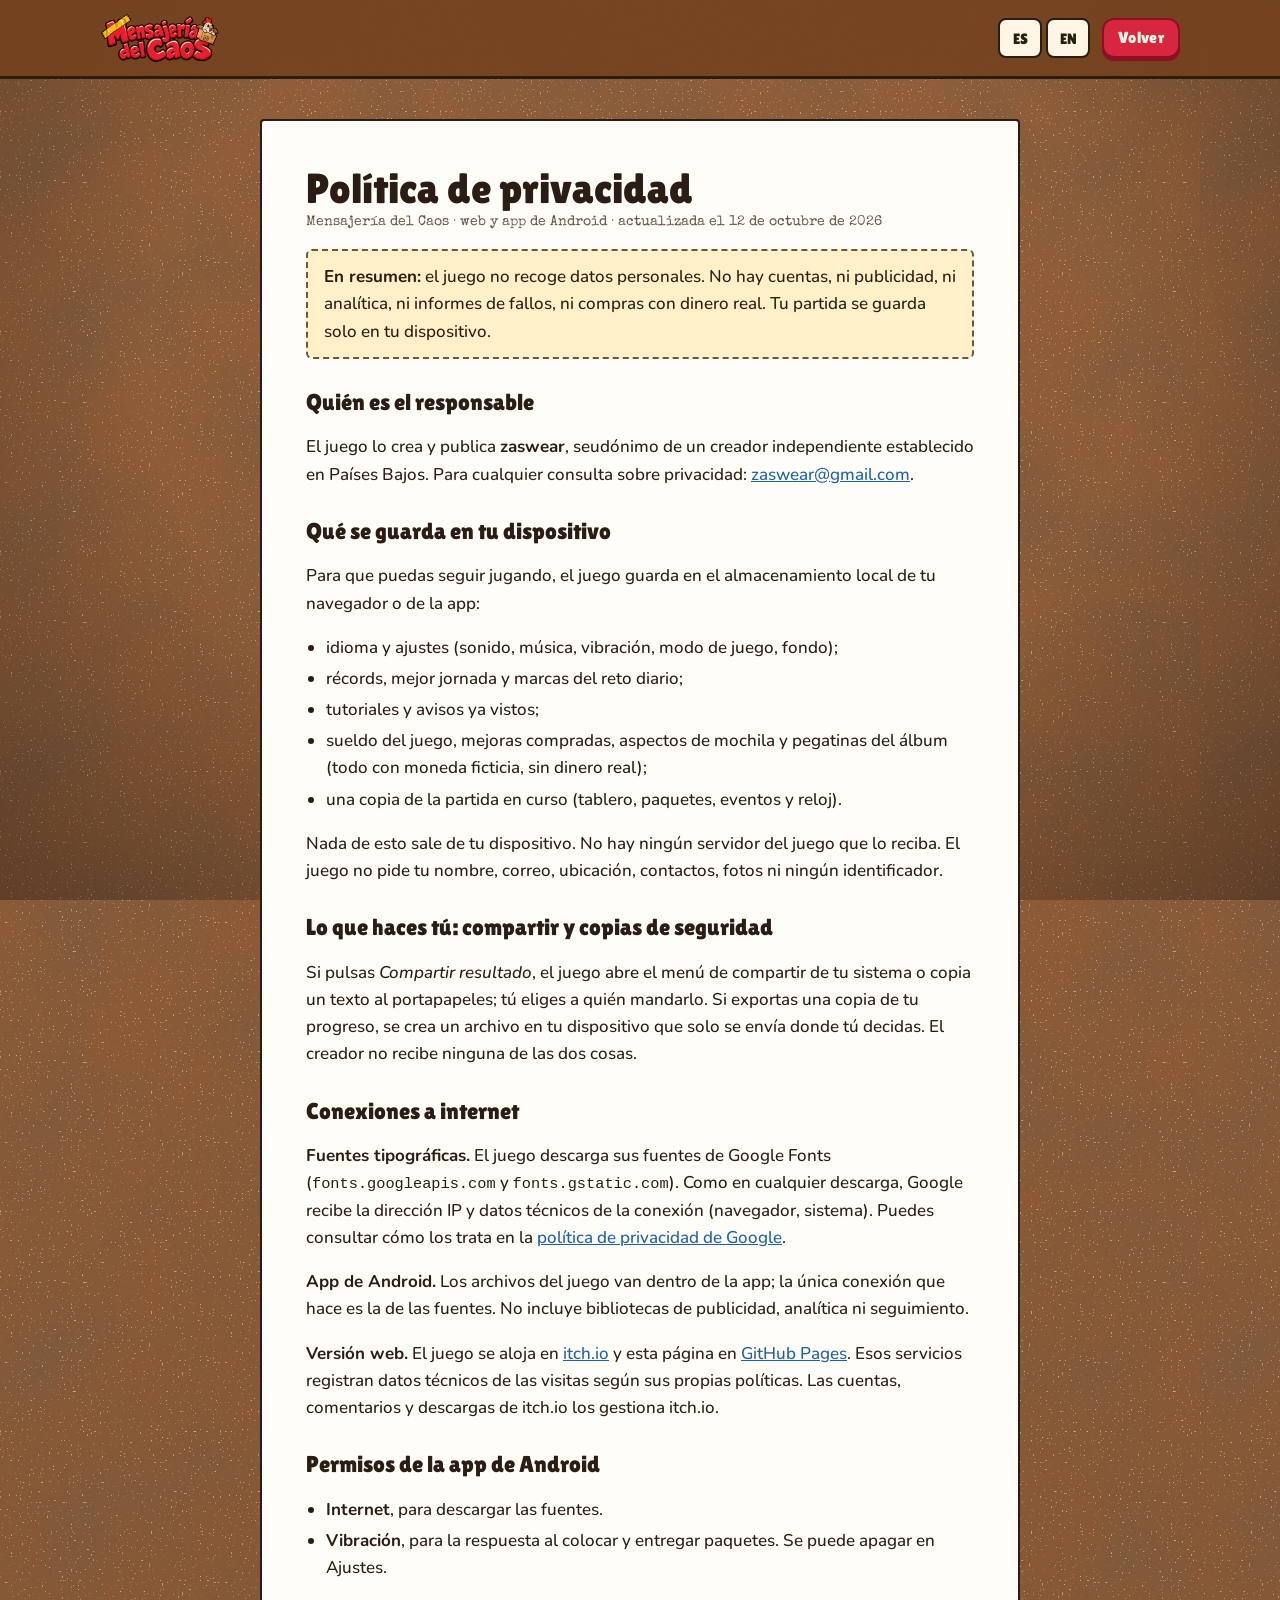
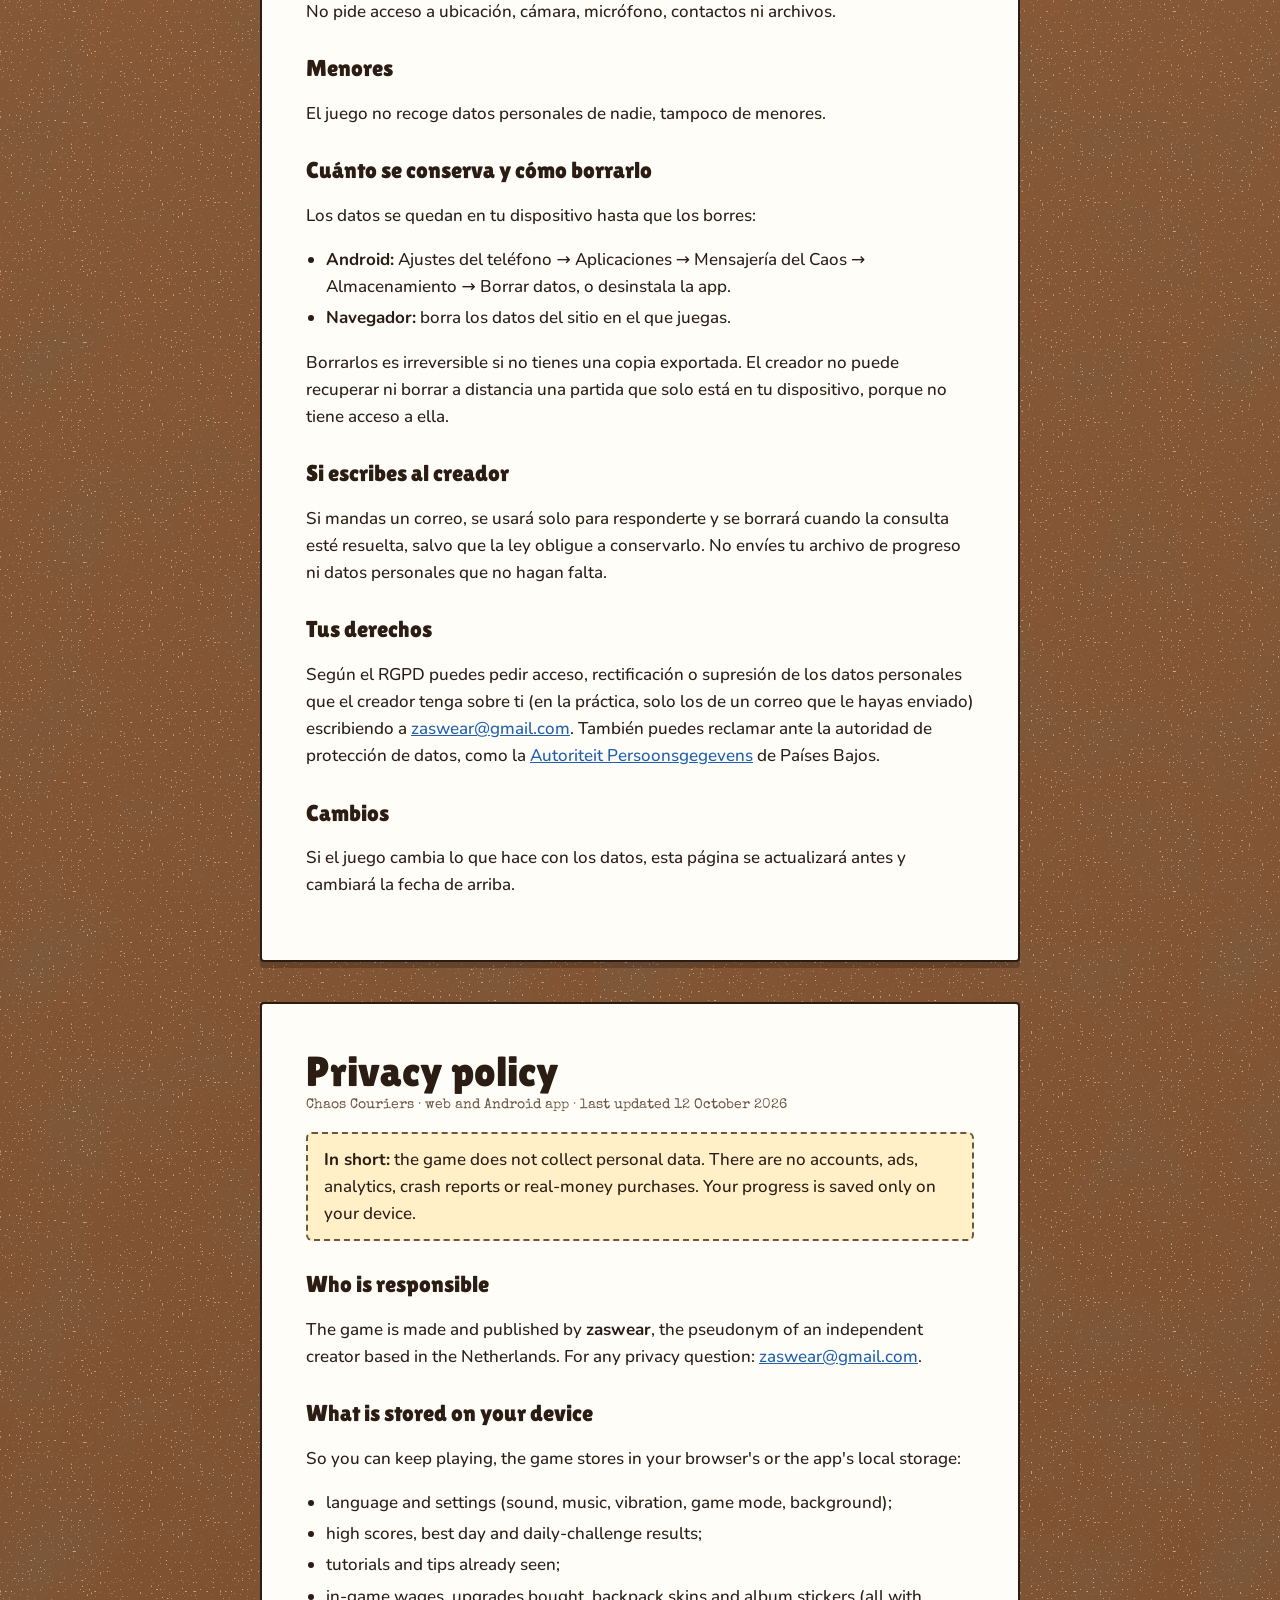
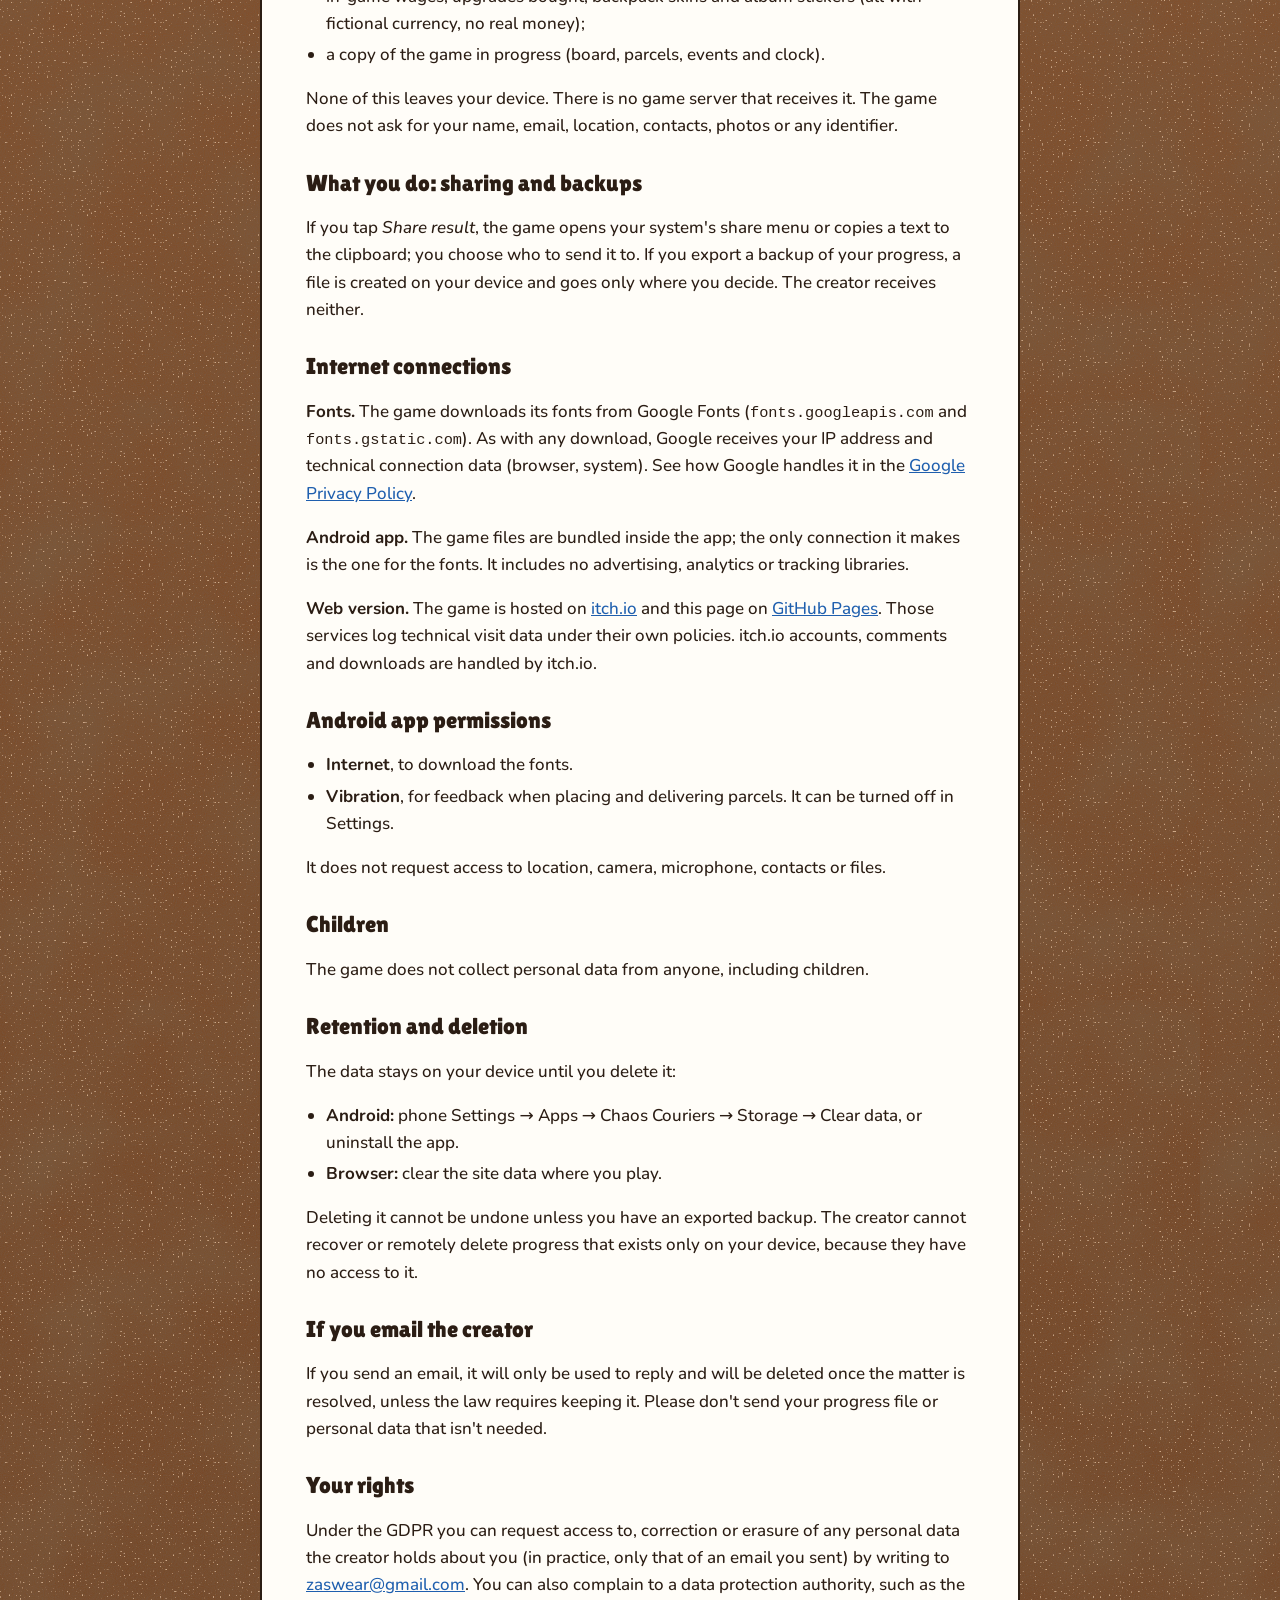
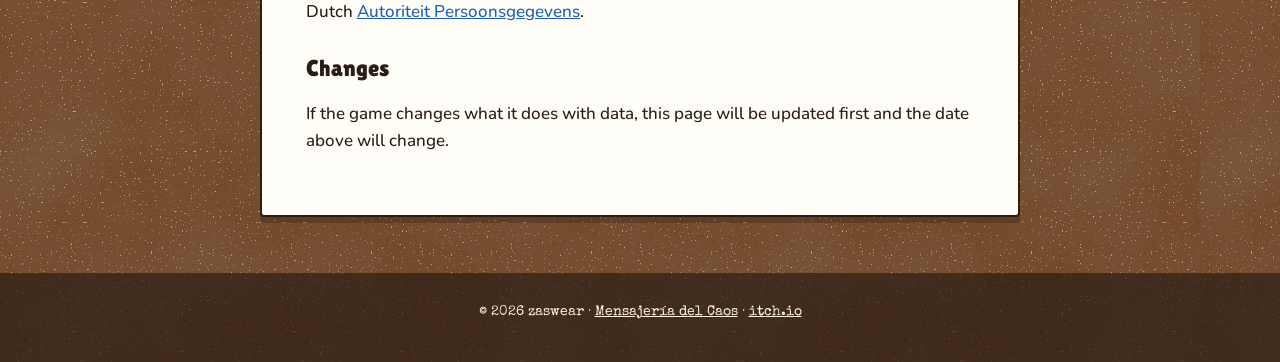
==== privacidad.html @ ccf45efa "feat: política de privacidad (web y Android) para Google Play Página fija en privacidad.html, en esp" ====
<!doctype html>
<html lang="es">
<head>
  <meta charset="utf-8">
  <meta name="viewport" content="width=device-width, initial-scale=1, viewport-fit=cover">
  <title>Privacidad · Mensajería del Caos</title>
  <meta name="description" content="Política de privacidad de Mensajería del Caos (Chaos Couriers) en la web y en Android: el juego no recoge datos personales.">
  <meta name="author" content="zaswear">
  <meta name="theme-color" content="#7A5536">
  <link rel="canonical" href="https://zaswear.github.io/chaos-couriers/privacidad.html">
  <link rel="icon" href="favicon.ico" sizes="any">
  <link rel="icon" type="image/png" sizes="32x32" href="favicon-32.png">
  <link rel="preconnect" href="https://fonts.googleapis.com">
  <link rel="preconnect" href="https://fonts.gstatic.com" crossorigin>
  <link rel="stylesheet" href="https://fonts.googleapis.com/css2?family=Lilita+One&family=Special+Elite&family=Nunito:wght@500;700;900&display=swap">
  <link rel="stylesheet" href="estilo.css">
</head>
<body>
  <header class="barra">
    <a class="marca" href="./" aria-label="Mensajería del Caos"><img src="assets/img/logo-es.webp" alt="" width="768" height="384"></a>
    <nav class="idiomas" aria-label="Idioma / Language">
      <a href="#es" lang="es">ES</a>
      <a href="#en" lang="en">EN</a>
    </nav>
    <a class="boton-sello pequeno" href="./">Volver</a>
  </header>

  <!-- Página fija, sin JS: es la URL que se da a Google Play y a itch.io. Si el juego
       empieza a enviar algo (anuncios, analítica, cuentas), hay que cambiar esto antes. -->
  <main class="legal">
    <article class="legal-hoja" id="es" lang="es">
      <h1>Política de privacidad</h1>
      <p class="legal-meta">Mensajería del Caos · web y app de Android · actualizada el 12 de octubre de 2026</p>

      <p class="legal-resumen"><strong>En resumen:</strong> el juego no recoge datos personales. No hay cuentas, ni publicidad, ni analítica, ni informes de fallos, ni compras con dinero real. Tu partida se guarda solo en tu dispositivo.</p>

      <h2>Quién es el responsable</h2>
      <p>El juego lo crea y publica <strong>zaswear</strong>, seudónimo de un creador independiente establecido en Países Bajos. Para cualquier consulta sobre privacidad: <a href="mailto:zaswear@gmail.com">zaswear@gmail.com</a>.</p>

      <h2>Qué se guarda en tu dispositivo</h2>
      <p>Para que puedas seguir jugando, el juego guarda en el almacenamiento local de tu navegador o de la app:</p>
      <ul>
        <li>idioma y ajustes (sonido, música, vibración, modo de juego, fondo);</li>
        <li>récords, mejor jornada y marcas del reto diario;</li>
        <li>tutoriales y avisos ya vistos;</li>
        <li>sueldo del juego, mejoras compradas, aspectos de mochila y pegatinas del álbum (todo con moneda ficticia, sin dinero real);</li>
        <li>una copia de la partida en curso (tablero, paquetes, eventos y reloj).</li>
      </ul>
      <p>Nada de esto sale de tu dispositivo. No hay ningún servidor del juego que lo reciba. El juego no pide tu nombre, correo, ubicación, contactos, fotos ni ningún identificador.</p>

      <h2>Lo que haces tú: compartir y copias de seguridad</h2>
      <p>Si pulsas <em>Compartir resultado</em>, el juego abre el menú de compartir de tu sistema o copia un texto al portapapeles; tú eliges a quién mandarlo. Si exportas una copia de tu progreso, se crea un archivo en tu dispositivo que solo se envía donde tú decidas. El creador no recibe ninguna de las dos cosas.</p>

      <h2>Conexiones a internet</h2>
      <p><strong>Fuentes tipográficas.</strong> El juego descarga sus fuentes de Google Fonts (<code>fonts.googleapis.com</code> y <code>fonts.gstatic.com</code>). Como en cualquier descarga, Google recibe la dirección IP y datos técnicos de la conexión (navegador, sistema). Puedes consultar cómo los trata en la <a href="https://policies.google.com/privacy">política de privacidad de Google</a>.</p>
      <p><strong>App de Android.</strong> Los archivos del juego van dentro de la app; la única conexión que hace es la de las fuentes. No incluye bibliotecas de publicidad, analítica ni seguimiento.</p>
      <p><strong>Versión web.</strong> El juego se aloja en <a href="https://itch.io/docs/legal/privacy-policy">itch.io</a> y esta página en <a href="https://docs.github.com/es/site-policy/privacy-policies/github-general-privacy-statement">GitHub Pages</a>. Esos servicios registran datos técnicos de las visitas según sus propias políticas. Las cuentas, comentarios y descargas de itch.io los gestiona itch.io.</p>

      <h2>Permisos de la app de Android</h2>
      <ul>
        <li><strong>Internet</strong>, para descargar las fuentes.</li>
        <li><strong>Vibración</strong>, para la respuesta al colocar y entregar paquetes. Se puede apagar en Ajustes.</li>
      </ul>
      <p>No pide acceso a ubicación, cámara, micrófono, contactos ni archivos.</p>

      <h2>Menores</h2>
      <p>El juego no recoge datos personales de nadie, tampoco de menores.</p>

      <h2>Cuánto se conserva y cómo borrarlo</h2>
      <p>Los datos se quedan en tu dispositivo hasta que los borres:</p>
      <ul>
        <li><strong>Android:</strong> Ajustes del teléfono → Aplicaciones → Mensajería del Caos → Almacenamiento → Borrar datos, o desinstala la app.</li>
        <li><strong>Navegador:</strong> borra los datos del sitio en el que juegas.</li>
      </ul>
      <p>Borrarlos es irreversible si no tienes una copia exportada. El creador no puede recuperar ni borrar a distancia una partida que solo está en tu dispositivo, porque no tiene acceso a ella.</p>

      <h2>Si escribes al creador</h2>
      <p>Si mandas un correo, se usará solo para responderte y se borrará cuando la consulta esté resuelta, salvo que la ley obligue a conservarlo. No envíes tu archivo de progreso ni datos personales que no hagan falta.</p>

      <h2>Tus derechos</h2>
      <p>Según el RGPD puedes pedir acceso, rectificación o supresión de los datos personales que el creador tenga sobre ti (en la práctica, solo los de un correo que le hayas enviado) escribiendo a <a href="mailto:zaswear@gmail.com">zaswear@gmail.com</a>. También puedes reclamar ante la autoridad de protección de datos, como la <a href="https://www.autoriteitpersoonsgegevens.nl/">Autoriteit Persoonsgegevens</a> de Países Bajos.</p>

      <h2>Cambios</h2>
      <p>Si el juego cambia lo que hace con los datos, esta página se actualizará antes y cambiará la fecha de arriba.</p>
    </article>

    <article class="legal-hoja" id="en" lang="en">
      <h1>Privacy policy</h1>
      <p class="legal-meta">Chaos Couriers · web and Android app · last updated 12 October 2026</p>

      <p class="legal-resumen"><strong>In short:</strong> the game does not collect personal data. There are no accounts, ads, analytics, crash reports or real-money purchases. Your progress is saved only on your device.</p>

      <h2>Who is responsible</h2>
      <p>The game is made and published by <strong>zaswear</strong>, the pseudonym of an independent creator based in the Netherlands. For any privacy question: <a href="mailto:zaswear@gmail.com">zaswear@gmail.com</a>.</p>

      <h2>What is stored on your device</h2>
      <p>So you can keep playing, the game stores in your browser's or the app's local storage:</p>
      <ul>
        <li>language and settings (sound, music, vibration, game mode, background);</li>
        <li>high scores, best day and daily-challenge results;</li>
        <li>tutorials and tips already seen;</li>
        <li>in-game wages, upgrades bought, backpack skins and album stickers (all with fictional currency, no real money);</li>
        <li>a copy of the game in progress (board, parcels, events and clock).</li>
      </ul>
      <p>None of this leaves your device. There is no game server that receives it. The game does not ask for your name, email, location, contacts, photos or any identifier.</p>

      <h2>What you do: sharing and backups</h2>
      <p>If you tap <em>Share result</em>, the game opens your system's share menu or copies a text to the clipboard; you choose who to send it to. If you export a backup of your progress, a file is created on your device and goes only where you decide. The creator receives neither.</p>

      <h2>Internet connections</h2>
      <p><strong>Fonts.</strong> The game downloads its fonts from Google Fonts (<code>fonts.googleapis.com</code> and <code>fonts.gstatic.com</code>). As with any download, Google receives your IP address and technical connection data (browser, system). See how Google handles it in the <a href="https://policies.google.com/privacy">Google Privacy Policy</a>.</p>
      <p><strong>Android app.</strong> The game files are bundled inside the app; the only connection it makes is the one for the fonts. It includes no advertising, analytics or tracking libraries.</p>
      <p><strong>Web version.</strong> The game is hosted on <a href="https://itch.io/docs/legal/privacy-policy">itch.io</a> and this page on <a href="https://docs.github.com/en/site-policy/privacy-policies/github-general-privacy-statement">GitHub Pages</a>. Those services log technical visit data under their own policies. itch.io accounts, comments and downloads are handled by itch.io.</p>

      <h2>Android app permissions</h2>
      <ul>
        <li><strong>Internet</strong>, to download the fonts.</li>
        <li><strong>Vibration</strong>, for feedback when placing and delivering parcels. It can be turned off in Settings.</li>
      </ul>
      <p>It does not request access to location, camera, microphone, contacts or files.</p>

      <h2>Children</h2>
      <p>The game does not collect personal data from anyone, including children.</p>

      <h2>Retention and deletion</h2>
      <p>The data stays on your device until you delete it:</p>
      <ul>
        <li><strong>Android:</strong> phone Settings → Apps → Chaos Couriers → Storage → Clear data, or uninstall the app.</li>
        <li><strong>Browser:</strong> clear the site data where you play.</li>
      </ul>
      <p>Deleting it cannot be undone unless you have an exported backup. The creator cannot recover or remotely delete progress that exists only on your device, because they have no access to it.</p>

      <h2>If you email the creator</h2>
      <p>If you send an email, it will only be used to reply and will be deleted once the matter is resolved, unless the law requires keeping it. Please don't send your progress file or personal data that isn't needed.</p>

      <h2>Your rights</h2>
      <p>Under the GDPR you can request access to, correction or erasure of any personal data the creator holds about you (in practice, only that of an email you sent) by writing to <a href="mailto:zaswear@gmail.com">zaswear@gmail.com</a>. You can also complain to a data protection authority, such as the Dutch <a href="https://www.autoriteitpersoonsgegevens.nl/en">Autoriteit Persoonsgegevens</a>.</p>

      <h2>Changes</h2>
      <p>If the game changes what it does with data, this page will be updated first and the date above will change.</p>
    </article>
  </main>

  <footer class="pie-pagina">
    <p>© 2026 zaswear · <a href="./">Mensajería del Caos</a> · <a href="https://zaswear.itch.io/chaos-couriers">itch.io</a></p>
  </footer>
</body>
</html>
---- estilo.css ----
/* Mensajería del Caos — landing. Los mismos materiales que el juego: corcho de
   oficina, notas de papel con cinta, sellos de goma y la cinta transportadora. */
:root {
  --corcho: #9C5E30;
  --corcho-oscuro: #74431F;
  --papel: #FFF6E5;
  --papel-blanco: #FFFDF8;
  --papel-sombra: #E8D9BC;
  --tinta: #2B1D14;
  --tinta-suave: #6B5544;
  --sello: #D7263D;
  --sello-oscuro: #8E1022;
  --cinta-amarilla: #FFC93C;
  --azul-tinta: #1F5FAE;
  --carton: #D49A5E;
  --display: "Lilita One", "Arial Rounded MT Bold", "Trebuchet MS", sans-serif;
  --maquina: "Special Elite", "Courier New", monospace;
  --cuerpo: "Nunito", "Segoe UI", system-ui, sans-serif;
  --suave: cubic-bezier(.22, 1, .36, 1);
  /* Corcho en tres capas: motas oscuras, motas claras y manchas grandes. SVG con
     stitchTiles para que el mosaico no tenga costuras. */
  --grano: url("data:image/svg+xml,%3Csvg xmlns='http://www.w3.org/2000/svg' width='160' height='160'%3E%3Cfilter id='n'%3E%3CfeTurbulence type='fractalNoise' baseFrequency='.9' numOctaves='2' stitchTiles='stitch'/%3E%3CfeColorMatrix values='0 0 0 0 .17 0 0 0 0 .11 0 0 0 0 .08 0 0 0 .55 0'/%3E%3C/filter%3E%3Crect width='100%25' height='100%25' filter='url(%23n)'/%3E%3C/svg%3E");
  --motas: url("data:image/svg+xml,%3Csvg xmlns='http://www.w3.org/2000/svg' width='220' height='220'%3E%3Cfilter id='m'%3E%3CfeTurbulence type='fractalNoise' baseFrequency='.55' numOctaves='1' seed='7' stitchTiles='stitch'/%3E%3CfeColorMatrix values='0 0 0 0 .78 0 0 0 0 .5 0 0 0 0 .3 0 0 0 14 -9.6'/%3E%3C/filter%3E%3Crect width='100%25' height='100%25' filter='url(%23m)'/%3E%3C/svg%3E");
  --manchas: url("data:image/svg+xml,%3Csvg xmlns='http://www.w3.org/2000/svg' width='600' height='600'%3E%3Cfilter id='b'%3E%3CfeTurbulence type='fractalNoise' baseFrequency='.008' numOctaves='3' seed='3' stitchTiles='stitch'/%3E%3CfeColorMatrix values='0 0 0 0 .2 0 0 0 0 .1 0 0 0 0 .04 0 0 0 1.4 -.55'/%3E%3C/filter%3E%3Crect width='100%25' height='100%25' filter='url(%23b)'/%3E%3C/svg%3E");
}
* { box-sizing: border-box; }
html { scroll-behavior: smooth; background: var(--corcho-oscuro); }
/* clip (no hidden): corta lo que asoman las notas giradas sin romper la barra sticky. */
html, body { overflow-x: clip; }
body {
  margin: 0; color: var(--tinta); font: 500 17px/1.55 var(--cuerpo);
  background: var(--grano), var(--motas), var(--manchas), linear-gradient(var(--corcho), var(--corcho-oscuro));
}
/* Viñeta: los bordes del tablón más oscuros, como en la oficina del juego. */
body::before {
  content: ""; position: fixed; inset: 0; z-index: -1; pointer-events: none;
  background: radial-gradient(ellipse at 50% 40%, transparent 55%, color-mix(in srgb, var(--tinta) 45%, transparent));
}
img { max-width: 100%; height: auto; display: block; }
a { color: inherit; }
:focus-visible { outline: 3px solid var(--cinta-amarilla); outline-offset: 3px; }

/* ── Barra ── */
.barra {
  position: sticky; top: 0; z-index: 10; display: flex; align-items: center; gap: 12px;
  padding: 8px max(16px, calc((100% - 1080px) / 2));
  background: color-mix(in srgb, var(--corcho-oscuro) 92%, transparent); border-bottom: 3px solid var(--tinta);
}
.marca img { width: 120px; }
.idiomas { margin-left: auto; display: flex; gap: 4px; }
.idiomas button {
  min-width: 44px; min-height: 40px; border: 2px solid var(--tinta); border-radius: 8px; background: var(--papel-sombra);
  font: 400 15px var(--display); color: var(--tinta-suave); cursor: pointer; transition: translate .08s ease-out;
}
.idiomas button[aria-pressed="true"] { background: var(--papel); color: var(--tinta); }
.idiomas button:active { translate: 0 1px; }

/* ── Botón sello: rojo, con su sombra de goma; se hunde al pulsar ── */
.boton-sello {
  display: inline-flex; align-items: center; justify-content: center; min-height: 56px; padding: 0 28px;
  border: 2px solid var(--sello-oscuro); border-radius: 12px; background: var(--sello); color: var(--papel);
  font: 400 22px/1 var(--display); letter-spacing: .02em; text-decoration: none; rotate: -1.5deg;
  box-shadow: 0 5px 0 var(--sello-oscuro), inset 0 0 0 3px color-mix(in srgb, var(--papel) 35%, transparent);
  transition: translate .08s ease-out, box-shadow .08s ease-out, rotate .25s var(--suave), filter .12s;
}
.boton-sello.pequeno { min-height: 40px; padding: 0 14px; font-size: 16px; rotate: 0deg; box-shadow: 0 3px 0 var(--sello-oscuro); }
.boton-sello:active { translate: 0 4px; box-shadow: 0 1px 0 var(--sello-oscuro); }
@media (hover: hover) {
  /* La nota se despega un poco de la esquina al pasar el ratón. */
  .boton-sello:hover { rotate: -3.5deg; filter: brightness(1.07); }
  .boton-sello.pequeno:hover { rotate: -2deg; }
}
.boton-secundario {
  min-height: 48px; padding: 0 20px; border: 2px solid var(--tinta); border-radius: 10px; background: var(--papel);
  font: 400 18px var(--display); color: var(--tinta); cursor: pointer; box-shadow: 0 3px 0 var(--tinta);
  transition: translate .08s ease-out, box-shadow .08s ease-out;
}
.boton-secundario:active { translate: 0 2px; box-shadow: 0 1px 0 var(--tinta); }

/* ── Secciones ── */
main > section { width: min(1080px, 100% - 32px); margin: 0 auto; padding: 56px 0; }
.nota-titulo {
  display: inline-block; margin: 0 0 24px; padding: 6px 16px; rotate: -2deg; position: relative;
  background: var(--papel); border: 2px solid var(--tinta); border-radius: 4px;
  font: 400 clamp(26px, 5vw, 38px)/1.1 var(--display); box-shadow: 0 4px 0 color-mix(in srgb, var(--tinta) 30%, transparent);
}
.nota-titulo::before { /* tira de cinta adhesiva sujetando la nota */
  content: ""; position: absolute; top: -12px; left: 50%; width: 76px; height: 22px; translate: -50% 0; rotate: 4deg;
  background: color-mix(in srgb, var(--cinta-amarilla) 80%, transparent); border-left: 2px dashed color-mix(in srgb, var(--tinta) 25%, transparent); border-right: 2px dashed color-mix(in srgb, var(--tinta) 25%, transparent);
}

/* Portada */
main > section.portada {
  width: 100%; display: grid; justify-items: center; text-align: center;
  padding: 28px max(16px, calc((100% - 1080px) / 2)) 72px;
  background: url("assets/img/fondo-oficina.webp") center bottom / cover, #B0602C;
  border-bottom: 4px solid var(--tinta); box-shadow: 0 10px 0 color-mix(in srgb, var(--tinta) 35%, transparent);
}
.escena { display: grid; place-items: center; width: min(980px, 112%); margin-inline: -6%; }
.escena > * { grid-area: 1 / 1; }
.escena h1 { margin: 0; width: min(440px, 46%); filter: drop-shadow(0 6px 0 color-mix(in srgb, var(--tinta) 35%, transparent)); }

.lema {
  margin: 8px 0 12px; padding: 4px 14px; background: var(--tinta); color: var(--papel); rotate: 1deg;
  font: 400 clamp(17px, 3.2vw, 22px) var(--maquina);
}
.entradilla {
  max-width: 56ch; margin: 0 0 28px; padding: 16px 20px; background: var(--papel); border: 2px solid var(--tinta); border-radius: 6px;
  box-shadow: 0 4px 0 color-mix(in srgb, var(--tinta) 30%, transparent);
}
.detalle { margin: 18px 0 0; padding: 2px 10px; font: 14px var(--maquina); color: var(--papel); background: color-mix(in srgb, var(--tinta) 75%, transparent); }

/* Escaparate: la cinta del juego con cajas pasando */
.escaparate { text-align: center; }
.cinta {
  position: relative; overflow: hidden; height: 132px; margin-inline: calc(50% - 50vw); border-block: 4px solid var(--tinta);
  background: url("assets/img/cinta-banda.webp") 0 0 / auto 100% repeat-x;
  animation: banda var(--dur-banda, 30s) linear infinite;
  box-shadow: inset 0 8px 0 color-mix(in srgb, var(--tinta) 40%, transparent), inset 0 -8px 0 color-mix(in srgb, var(--tinta) 40%, transparent);
}
.cinta-pista { position: absolute; inset: 0 auto 0 0; display: flex; align-items: center; gap: 28px; padding-left: 28px; width: max-content; animation: pista var(--dur-pista, 40s) linear infinite; }
@keyframes pista { to { translate: -50% 0; } }
@keyframes banda { to { background-position-x: calc(-1 * var(--ancho-banda, 2207px)); } }
.caja {
  position: relative; flex: none; width: 104px; height: 88px; display: grid; place-items: center; overflow: hidden;
  border: 3px solid var(--tinta); border-radius: 8px; box-shadow: 0 5px 0 color-mix(in srgb, var(--tinta) 45%, transparent);
}
.caja:nth-child(3n) { width: 150px; }
.caja:nth-child(4n + 1) { height: 104px; }
/* Cartón como en el juego: la textura multiplicada sobre un kraft claro, la cinta
   casi blanca teñida con su color y el sello de goma estampado encima. */
.carton { background: url("assets/img/caja-carton.webp") 0 0 / 150px auto, color-mix(in srgb, var(--carton) 55%, var(--papel-blanco)); background-blend-mode: multiply; }
.cinta-adhesiva {
  position: absolute; inset: 50% 0 auto; height: 24%; translate: 0 -50%;
  background: url("assets/img/caja-cinta.webp") 0 50% / auto 100% repeat-x, var(--cinta-caja, #C8443B); background-blend-mode: multiply;
}
.vertical .cinta-adhesiva { inset: 0 auto 0 50%; width: 24%; height: auto; translate: -50% 0;
  background: linear-gradient(90deg, color-mix(in srgb, var(--papel-blanco) 40%, transparent), transparent 35% 70%, color-mix(in srgb, var(--tinta) 14%, transparent)), var(--cinta-caja, #C8443B); }
.sello-caja { position: relative; width: min(60px, 62%); rotate: -8deg; mix-blend-mode: multiply; opacity: .9; pointer-events: none; }
/* Objetos extraviados: sueltos, sin caja, con su etiqueta de objeto perdido. */
.caja.suelta { width: 96px; height: 96px; overflow: visible; border: 0; box-shadow: none; background: none; }
.caja.suelta img { width: 84px; rotate: -6deg; filter: drop-shadow(0 5px 2px color-mix(in srgb, var(--tinta) 45%, transparent)); }
.etiqueta { position: absolute; top: 4px; right: 2px; width: 22px; height: 15px; rotate: 24deg; border: 2px solid var(--tinta); border-radius: 3px 7px 7px 3px; background: radial-gradient(circle at 75% 50%, var(--tinta) 0 2px, var(--papel) 2.5px); }
.pie { max-width: 60ch; margin: 22px auto 0; padding: 10px 16px; background: var(--papel); border: 2px solid var(--tinta); border-radius: 6px; rotate: .5deg; }

/* Demo: la mochila de cuero con su rejilla de 4×4 y la bandeja de cajas */
.demo { text-align: center; --celda: 68px; }
.demo-instruccion { max-width: 52ch; margin: 0 auto 22px; padding: 8px 14px; background: var(--papel); border: 2px solid var(--tinta); border-radius: 6px; rotate: -.4deg; }
.demo-mesa { display: flex; flex-wrap: wrap; gap: 28px; justify-content: center; align-items: center; }
.mochila {
  position: relative; display: grid; grid-template: repeat(4, var(--celda)) / repeat(4, var(--celda)); padding: 14px;
  background: url("assets/img/mochila-cuero.webp") center / 220px; border: 3px solid var(--tinta); border-radius: 22px;
  box-shadow: inset 0 0 0 3px color-mix(in srgb, #F4C979 50%, transparent), inset 0 0 0 7px transparent, 0 8px 0 color-mix(in srgb, var(--tinta) 40%, transparent);
  outline: 2px dashed color-mix(in srgb, #F4C979 70%, transparent); outline-offset: -10px; /* costura */
}
.celda { margin: 3px; padding: 0; border: 2px dashed color-mix(in srgb, var(--papel) 35%, transparent); border-radius: 8px; background: color-mix(in srgb, var(--tinta) 28%, transparent); cursor: pointer; }
.celda.previa { background: color-mix(in srgb, var(--cinta-amarilla) 55%, transparent); border-style: solid; border-color: var(--cinta-amarilla); }
.celda.mal { background: color-mix(in srgb, var(--sello) 50%, transparent); border-style: solid; border-color: var(--sello); }
.mochila.eligiendo .celda { border-color: color-mix(in srgb, var(--cinta-amarilla) 70%, transparent); }
.bandeja { display: flex; flex-wrap: wrap; gap: 14px; align-content: center; align-items: center; justify-content: center; width: calc(var(--celda) * 3.4); min-height: calc(var(--celda) * 4 + 28px); padding: 10px; border: 3px dashed color-mix(in srgb, var(--papel) 45%, transparent); border-radius: 14px; }
.pieza {
  position: relative; display: grid; place-items: center; padding: 0; --tam: max(calc(var(--celda) * .72), 50px); width: calc(var(--w) * var(--tam) - 6px); height: calc(var(--h) * var(--tam) - 6px);
  border: 3px solid var(--tinta); border-radius: 8px; overflow: hidden; cursor: grab; touch-action: none; user-select: none; -webkit-user-select: none;
  box-shadow: 0 4px 0 color-mix(in srgb, var(--tinta) 45%, transparent); transition: scale .15s var(--suave);
}
.pieza .sello-caja { width: min(64px, calc(var(--tam) * .78)); }
.pegatina-vuela { position: absolute; z-index: 6; width: 80px; pointer-events: none; filter: drop-shadow(0 6px 4px color-mix(in srgb, var(--tinta) 45%, transparent)); }
@media (hover: hover) { .bandeja .pieza:hover { scale: 1.08; } }
.pieza.elegida { scale: 1.1; outline: 4px solid var(--cinta-amarilla); outline-offset: 3px; }
.pieza.en-vuelo { --tam: var(--celda); position: fixed; z-index: 40; scale: 1.04; opacity: .85; cursor: grabbing; rotate: -3deg; box-shadow: 0 14px 18px color-mix(in srgb, var(--tinta) 45%, transparent); transition: none; }
.pieza.colocada { width: auto; height: auto; margin: 3px; scale: 1; transition: none; cursor: default; z-index: 1; }
.sello-entregado {
  position: absolute; inset: 50% auto auto 50%; translate: -50% -50%; rotate: -12deg; z-index: 5; padding: 6px 14px; white-space: nowrap; pointer-events: none;
  border: 4px solid var(--sello); border-radius: 8px; color: var(--sello); background: color-mix(in srgb, var(--papel) 85%, transparent);
  font: 400 34px var(--display); letter-spacing: .04em; text-transform: uppercase;
}
.demo-estado { margin: 22px auto 0; display: inline-block; padding: 2px 10px; background: var(--tinta); color: var(--papel); font: 15px var(--maquina); }
.demo-estado:empty { display: none; }
.demo-cta { margin-top: 18px; }
.demo-cta[hidden] { display: none; }
.polvo { position: absolute; width: 90px; pointer-events: none; z-index: 2; }
.escena { position: relative; }

/* Objetos del juego clavados o tirados por el tablón. Decorado: detrás del
   contenido, sin eventos y fuera del árbol de accesibilidad (alt=""). */
/* main e body crean su propio contexto: así los z-index negativos quedan sobre el
   fondo de corcho y no debajo. */
body { isolation: isolate; }
main { position: relative; z-index: 0; }
main > section { position: relative; }
.deco { position: absolute; z-index: -1; pointer-events: none; width: var(--t, 150px); rotate: var(--r, 0deg); filter: drop-shadow(0 6px 4px color-mix(in srgb, var(--tinta) 40%, transparent)); }
main > section > :not(.deco, .mancha-cafe) { position: relative; }
.deco-pinzas { --t: 190px; --r: -28deg; top: 10px; right: -150px; }
.deco-celo { --t: 170px; --r: 12deg; bottom: 30px; left: -170px; }
.deco-chincheta { --t: 54px; --r: 30deg; top: 70px; right: -40px; }
.deco-cafe { --t: 190px; --r: -8deg; bottom: -40px; right: -170px; }
.deco-borron { --t: 200px; --r: 20deg; top: 60px; left: -150px; opacity: .85; filter: none; }
.deco-cajas { --t: 170px; --r: 6deg; top: -10px; right: -40px; }
/* Cerco de taza sobre el corcho (imagen generada por script). multiply para que
   el café tiña el corcho en vez de taparlo. */
.mancha-cafe { position: absolute; z-index: -1; width: 220px; pointer-events: none; mix-blend-mode: multiply; opacity: .9; }
.como .mancha-cafe { top: -70px; right: 14%; rotate: 25deg; }
.final .mancha-cafe { bottom: 10px; left: 6%; width: 250px; rotate: -40deg; }
@media (max-width: 1240px) {
  .deco-pinzas { right: -90px; } .deco-celo { left: -110px; } .deco-cafe { right: -110px; } .deco-borron { left: -110px; }
}

/* Cómo se juega */
.notas { list-style: none; margin: 0; padding: 0; display: grid; grid-template-columns: repeat(auto-fit, minmax(220px, 1fr)); gap: 22px; }
.nota {
  position: relative; display: grid; gap: 6px; justify-items: start; padding: 18px 18px 22px; background: var(--papel); border: 2px solid var(--tinta); border-radius: 4px;
  box-shadow: 0 5px 0 color-mix(in srgb, var(--tinta) 30%, transparent); rotate: var(--giro, -1deg); transition: rotate .25s var(--suave), translate .25s var(--suave);
}
.nota:nth-child(2) { --giro: 1.2deg; } .nota:nth-child(3) { --giro: -.6deg; } .nota:nth-child(4) { --giro: 1.6deg; background: #FFF0C8; }
.nota::before { content: ""; position: absolute; top: -9px; left: 50%; width: 18px; height: 18px; translate: -50% 0; border-radius: 50%; background: radial-gradient(circle at 35% 35%, #F05A6B, var(--sello) 55%, var(--sello-oscuro)); border: 2px solid var(--tinta); } /* chincheta */
.nota img { width: 84px; }
.nota strong { font: 400 24px var(--display); }
.nota span { font-size: 15px; color: var(--tinta-suave); }
@media (hover: hover) { .nota:hover { rotate: 0deg; translate: 0 -3px; } }

/* Álbum: una página roja como la mochila de la gallina, con las pegatinas pegadas. */
.album-entradilla { max-width: 58ch; margin: 0 0 26px; padding: 10px 16px; background: var(--papel); border: 2px solid var(--tinta); border-radius: 6px; rotate: .4deg; }
.album-mesa { display: grid; grid-template-columns: minmax(0, 1.25fr) minmax(0, 1fr); gap: 32px; align-items: center; }
.album-hoja {
  position: relative; padding: 46px 22px 24px; rotate: -1.2deg; border: 3px solid var(--tinta); border-radius: 18px;
  background: var(--grano), radial-gradient(circle at 30% 20%, #D8384B, #B21E33 60%, #8E1022);
  outline: 2px dashed color-mix(in srgb, var(--papel) 55%, transparent); outline-offset: -11px; /* costura */
  box-shadow: 0 8px 0 color-mix(in srgb, var(--tinta) 40%, transparent);
}
.album-rotulo { position: absolute; top: -16px; left: 50%; translate: -50% 0; rotate: 2deg; padding: 4px 14px; background: var(--papel); border: 2px solid var(--tinta); border-radius: 4px; font: 400 20px var(--display); white-space: nowrap; }
.album-pegatinas { list-style: none; margin: 0; padding: 0; display: grid; grid-template-columns: repeat(4, minmax(0, 1fr)); gap: 10px; }
.pegatina { display: grid; place-items: center; aspect-ratio: 1; rotate: var(--g, -4deg); transition: rotate .25s var(--suave), scale .25s var(--suave); }
.pegatina:nth-child(3n) { --g: 5deg; } .pegatina:nth-child(4n + 1) { --g: -7deg; } .pegatina:nth-child(5n + 2) { --g: 3deg; }
.pegatina img { width: 100%; filter: drop-shadow(0 3px 0 color-mix(in srgb, var(--tinta) 45%, transparent)); }
.pegatina.hueco { margin: 8%; border: 2px dashed color-mix(in srgb, var(--papel) 60%, transparent); border-radius: 12px; rotate: 0deg; font: 12px/1.2 var(--maquina); color: var(--papel); text-align: center; padding: 6px; }
@media (hover: hover) { .pegatina:not(.hueco):hover { rotate: 0deg; scale: 1.12; } }
.album-notas { list-style: none; margin: 0; padding: 0; display: grid; grid-template-columns: repeat(2, minmax(0, 1fr)); gap: 26px 16px; }
.album-notas .nota { padding: 14px 12px 16px; }
.album-notas .nota img { width: 60px; }
.album-notas .nota strong { font-size: 19px; }
.album-notas .nota span { font-size: 14px; }
.album-notas .nota:nth-child(2) { --giro: 1.6deg; background: var(--papel); } .album-notas .nota:nth-child(3) { --giro: -1.4deg; background: #FFF0C8; }
@media (max-width: 760px) { .album-mesa { grid-template-columns: minmax(0, 1fr); } .album-hoja { padding: 40px 14px 18px; } .pegatina.hueco { font-size: 10px; padding: 3px; } }

/* Sellos */
.sellos { text-align: center; }
.hoja {
  position: relative; height: 300px; max-width: 720px; margin: 0 auto; overflow: hidden; cursor: crosshair; touch-action: manipulation;
  background: repeating-linear-gradient(var(--papel-blanco) 0 27px, #DCE7F4 27px 28px), var(--papel-blanco);
  border: 2px solid var(--tinta); border-radius: 4px; box-shadow: 0 6px 0 color-mix(in srgb, var(--tinta) 30%, transparent); rotate: -.8deg;
}
.hoja.golpe { animation: golpe .18s ease-out; }
@keyframes golpe { 40% { translate: 0 3px; scale: .995; } }
.hoja-texto { position: absolute; inset: auto 0 18px; margin: 0; font: 15px var(--maquina); color: var(--tinta-suave); pointer-events: none; }
.hoja-sellos img { position: absolute; width: 150px; pointer-events: none; mix-blend-mode: multiply; animation: estampa .3s var(--suave) both; }
.hoja-sellos img.goma { opacity: .88; }
@keyframes estampa { from { scale: 1.7; opacity: 0; } 60% { opacity: 1; } }
.sello-acciones { display: flex; gap: 16px; justify-content: center; align-items: center; flex-wrap: wrap; margin-top: 18px; }
.sello-cuenta { margin: 0; min-height: 1.5em; padding: 2px 10px; background: var(--tinta); color: var(--papel); font: 15px var(--maquina); }
.sello-cuenta:empty { display: none; }

/* Capturas */
.polaroids { display: grid; grid-template-columns: 1fr minmax(160px, 30%); gap: 24px; align-items: center; }
.polaroid { margin: 0; padding: 12px 12px 8px; background: var(--papel-blanco); border: 2px solid var(--tinta); box-shadow: 0 8px 0 color-mix(in srgb, var(--tinta) 30%, transparent); }
.polaroid.ancha { rotate: -1.2deg; }
.polaroid.estrecha { rotate: 2deg; }
.polaroid figcaption { padding-top: 8px; text-align: center; font: 15px var(--maquina); color: var(--tinta-suave); }
.chapas { list-style: none; margin: 32px 0 0; padding: 0; display: flex; flex-wrap: wrap; gap: 12px; justify-content: center; }
.chapas li { padding: 6px 12px; border: 2px solid var(--azul-tinta); border-radius: 6px; background: var(--papel); color: var(--azul-tinta); font: 15px var(--maquina); rotate: -1deg; }
.chapas li:nth-child(even) { rotate: 1.2deg; border-color: var(--sello); color: var(--sello); }

/* Final */
.final { display: grid; justify-items: center; gap: 16px; text-align: center; }
.final-escena { display: flex; align-items: flex-end; gap: 4px; }
.final-jefa { width: 150px; border-radius: 50%; border: 3px solid var(--tinta); background: var(--papel); }
.final-taza { width: 96px; margin-left: -28px; filter: drop-shadow(0 4px 0 color-mix(in srgb, var(--tinta) 35%, transparent)); }
.final-texto { margin: 0; padding: 8px 16px; background: var(--papel); border: 2px solid var(--tinta); border-radius: 6px; font: 400 clamp(20px, 3.6vw, 28px) var(--display); }

.pie-pagina { padding: 28px 16px 40px; text-align: center; color: var(--papel); font: 14px var(--maquina); background: color-mix(in srgb, var(--tinta) 70%, transparent); }
.pie-pagina p { margin: 4px 0; }


@media (max-width: 640px) {
  body { font-size: 16px; }
  main > section { padding: 40px 0; }
  .marca img { width: 96px; }
  .boton-sello { font-size: 20px; padding: 0 22px; }
  .escena { width: 118%; margin-inline: -9%; }
  main > section.portada { background-image: url("assets/img/fondo-oficina-movil.webp"); padding-bottom: 56px; }
  .deco { --t: 96px !important; opacity: .9; }
  .deco-pinzas { right: -46px; } .deco-celo { left: -54px; bottom: -30px; } .deco-cafe { right: -44px; bottom: -50px; }
  .mancha-cafe { width: 150px !important; }
  .deco-borron { left: -60px; } .deco-cajas { right: -20px; top: -20px; } .deco-chincheta { --t: 36px !important; right: -6px; }
  .escena h1 { width: 52%; }
  .cinta { height: 108px; }
  .caja { width: 84px; height: 72px; } .caja:nth-child(3n) { width: 120px; } .caja:nth-child(4n + 1) { height: 86px; }
  .caja.suelta { width: 80px; height: 80px; } .caja.suelta img { width: 68px; }
  .polaroids { grid-template-columns: 1fr; }
  .polaroid.estrecha { width: 62%; justify-self: center; }
  .hoja { height: 240px; }
  .demo { --celda: min(62px, (100vw - 80px) / 4); }
  .demo-mesa { flex-direction: column; gap: 14px; }
  .bandeja { min-height: calc(var(--celda) * 2.4); width: 100%; }
  .hoja-sellos img { width: 120px; }
}
@media (prefers-reduced-motion: reduce) {
  html { scroll-behavior: auto; }
  .cinta, .cinta-pista, .hoja.golpe, .hoja-sellos img { animation: none; }
  .boton-sello, .nota, .pieza { transition: none; }
}

/* ── Privacidad: hojas de papel legibles sobre el corcho ── */
.idiomas a { min-width: 44px; min-height: 40px; display: grid; place-items: center; border: 2px solid var(--tinta); border-radius: 8px; background: var(--papel); font: 400 15px var(--display); color: var(--tinta); text-decoration: none; }
.legal { width: min(760px, 100% - 32px); margin: 0 auto; padding: 40px 0 56px; display: grid; gap: 40px; }
.legal-hoja {
  scroll-margin-top: 80px; padding: clamp(20px, 5vw, 44px); background: var(--papel-blanco); border: 2px solid var(--tinta); border-radius: 4px;
  box-shadow: 0 6px 0 color-mix(in srgb, var(--tinta) 30%, transparent); line-height: 1.6;
}
.legal-hoja h1 { margin: 0 0 4px; font: 400 clamp(30px, 6vw, 42px)/1.1 var(--display); }
.legal-hoja h2 { margin: 30px 0 8px; font: 400 23px/1.2 var(--display); }
.legal-hoja p, .legal-hoja li { max-width: 68ch; }
.legal-hoja ul { padding-left: 1.2em; }
.legal-hoja li { margin: 4px 0; }
.legal-hoja a { color: var(--azul-tinta); }
.legal-hoja code { font-size: .9em; overflow-wrap: anywhere; }
.legal-meta { margin: 0 0 20px; font: 14px var(--maquina); color: var(--tinta-suave); }
.legal-resumen { padding: 12px 16px; background: #FFF0C8; border: 2px dashed var(--tinta-suave); border-radius: 6px; }
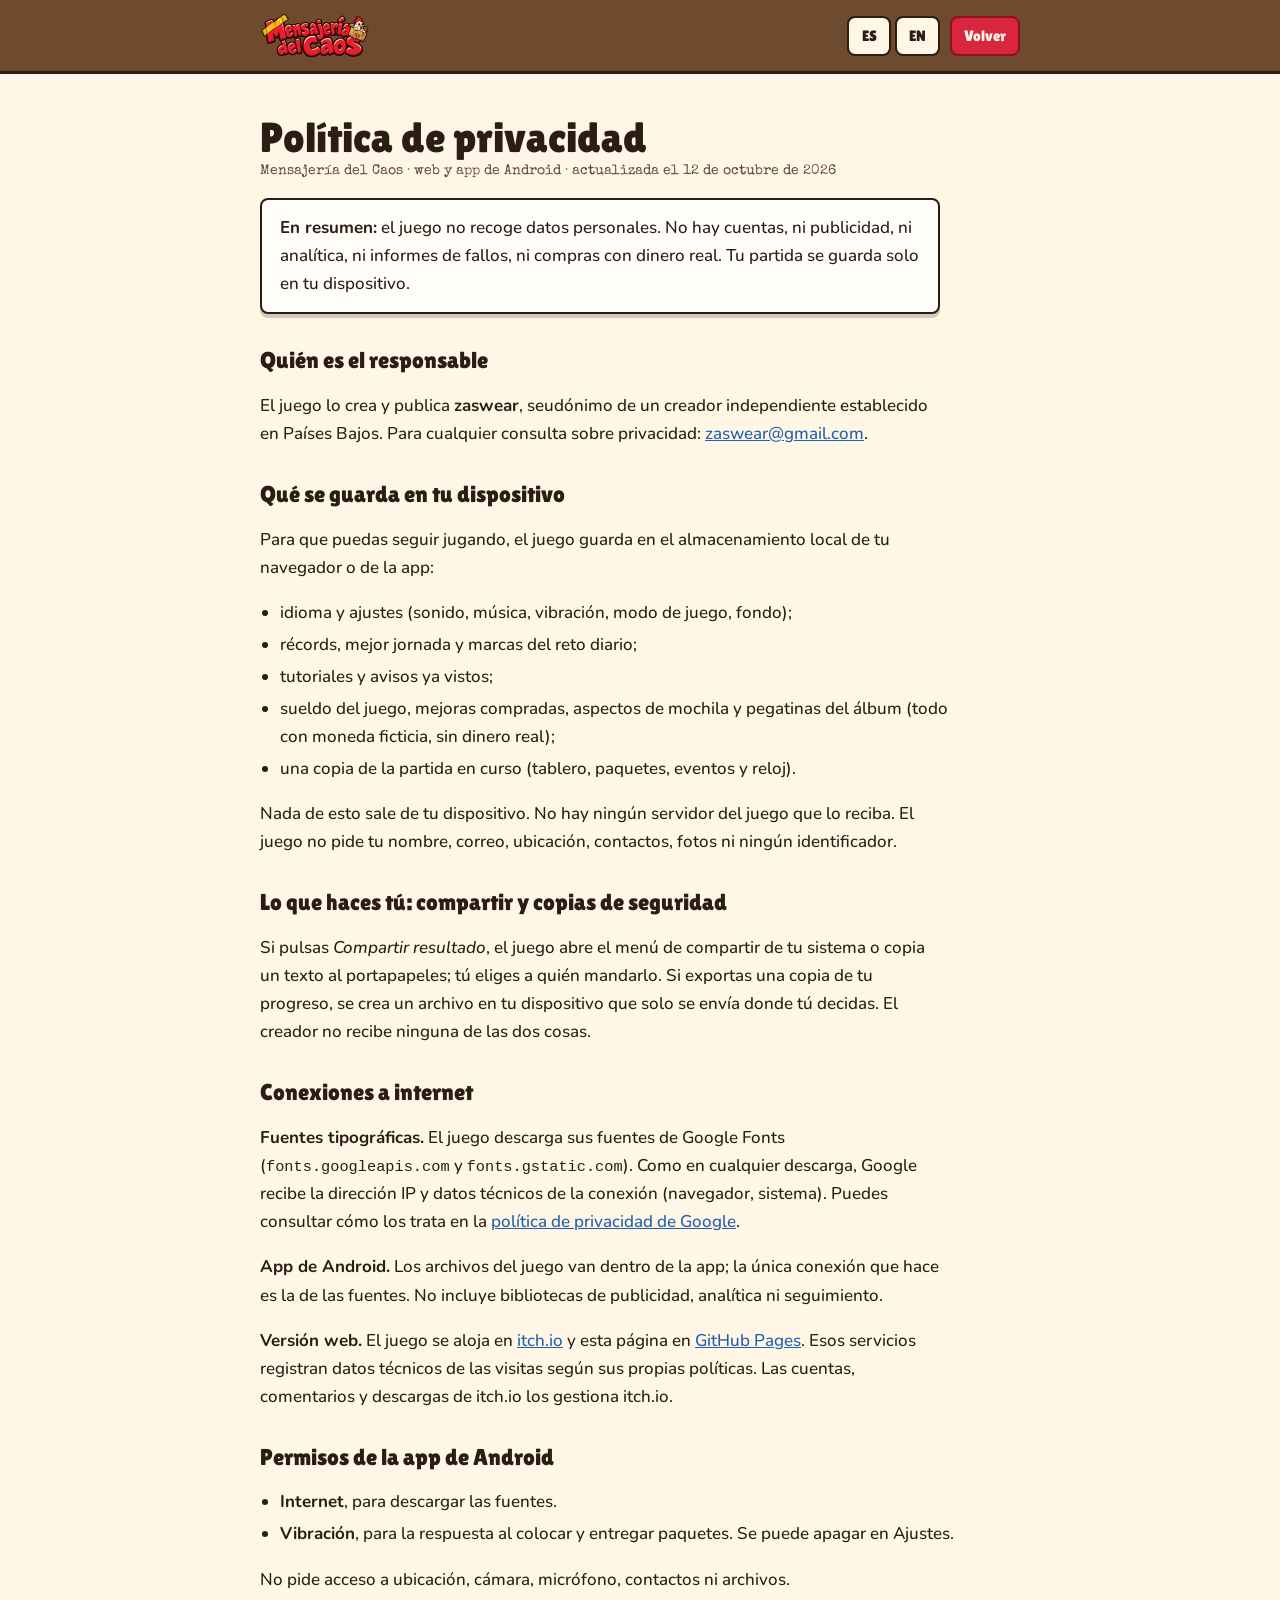
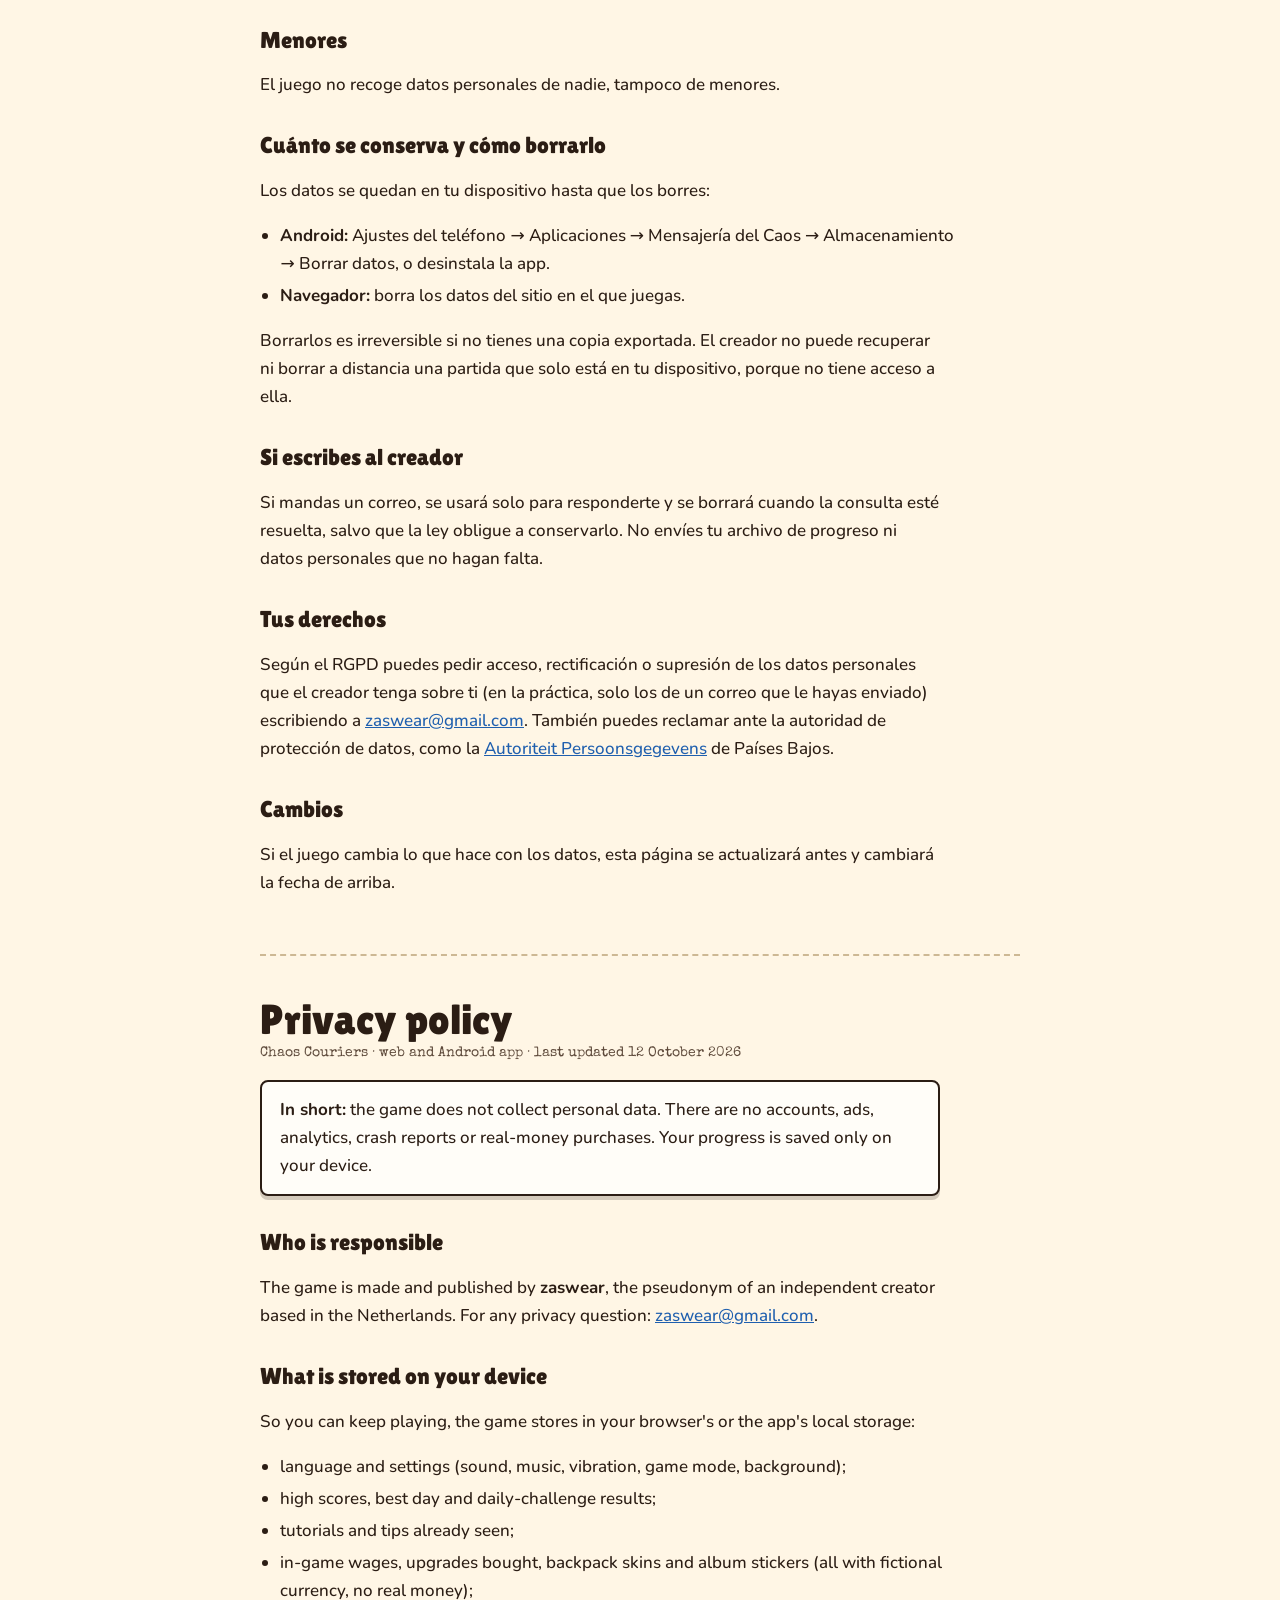
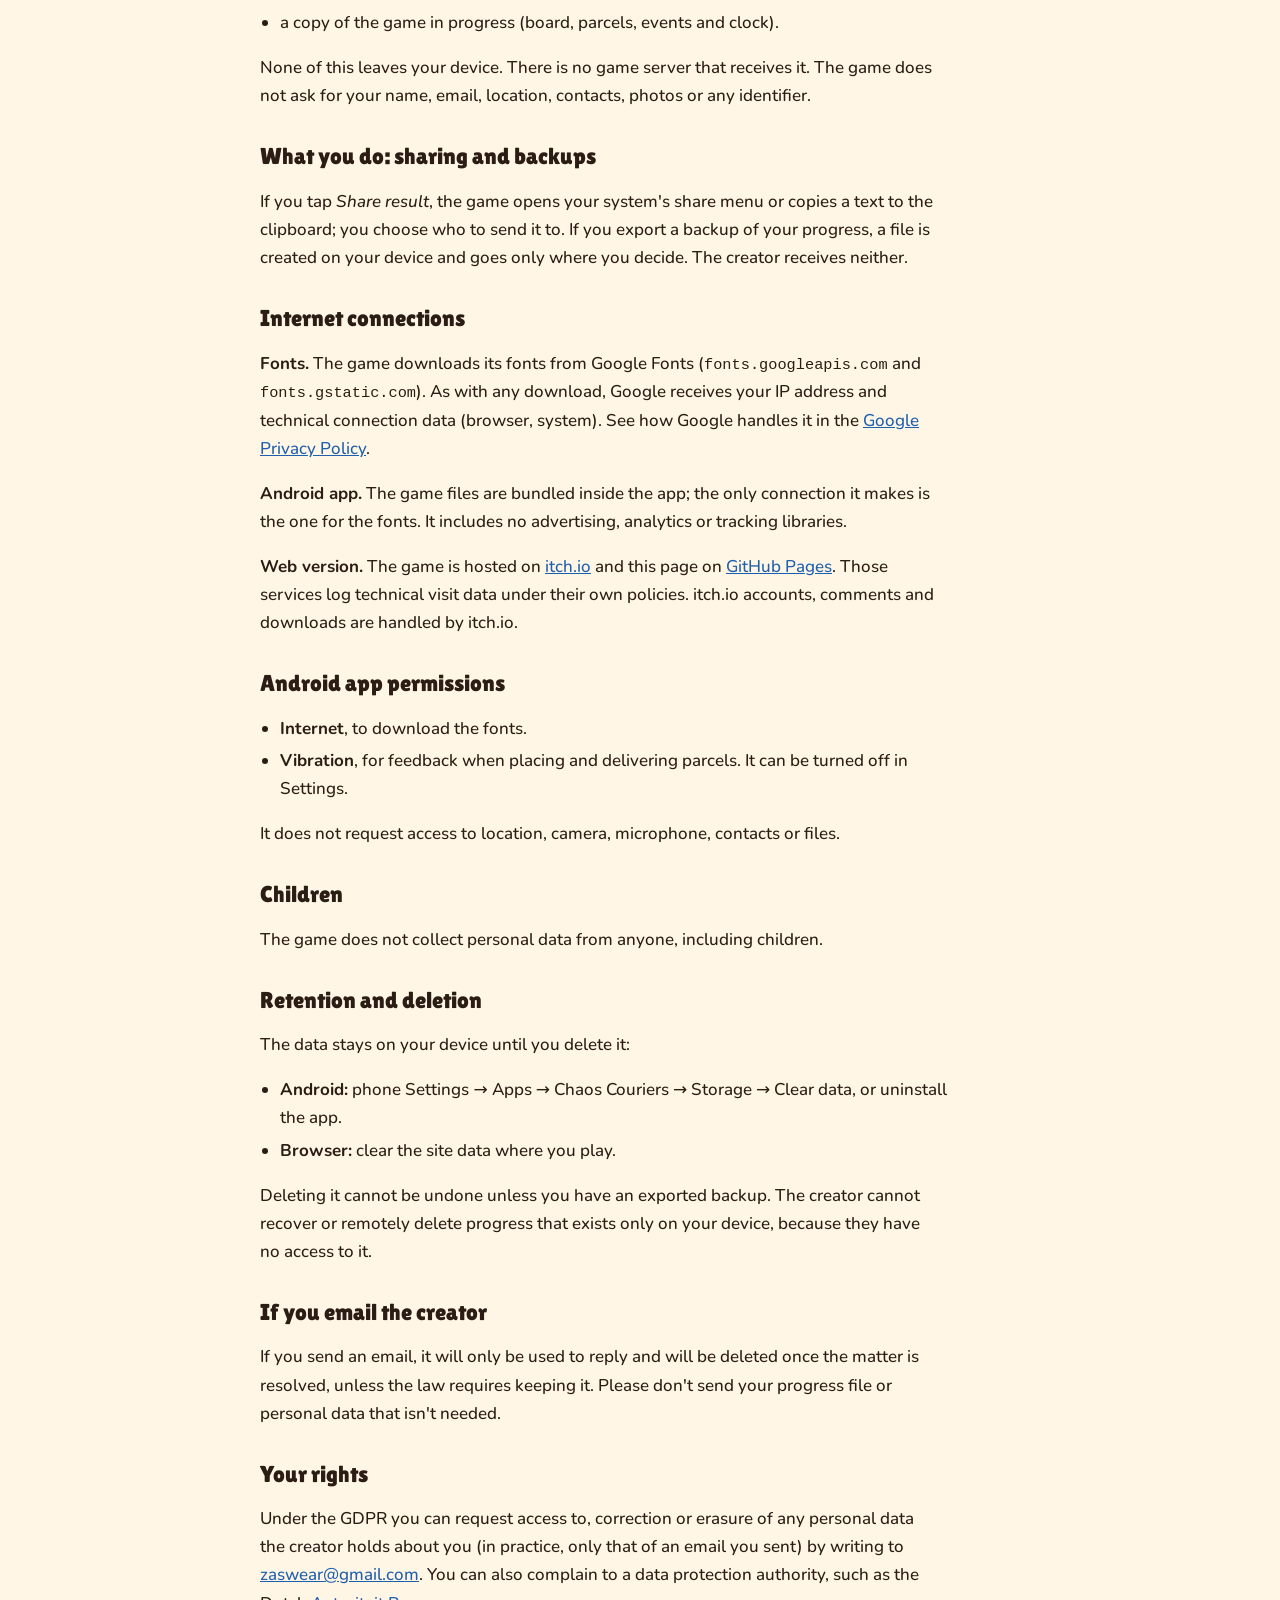
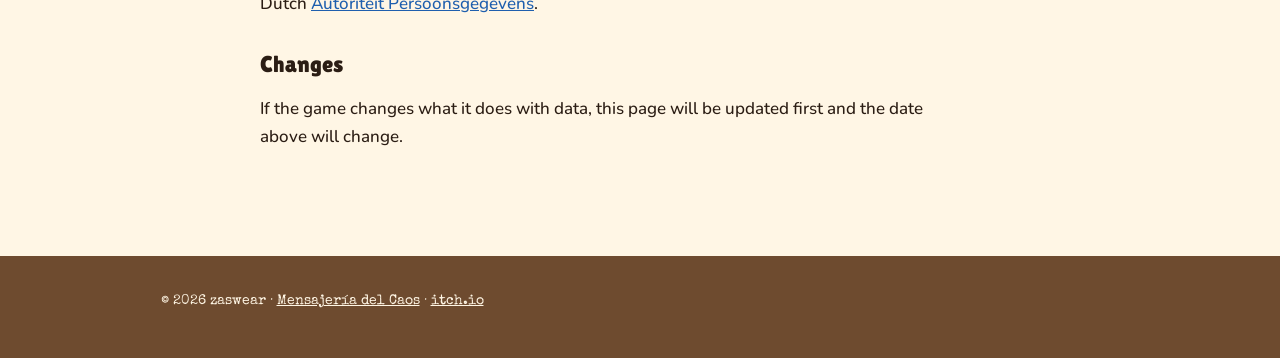
==== commit 0253ee65: "fix: privacidad sobre papel claro y con sus propios estilos Sobre el corcho el texto oscuro no se le" ====
--- a/privacidad.html
+++ b/privacidad.html
@@ -13,7 +13,34 @@
   <link rel="preconnect" href="https://fonts.googleapis.com">
   <link rel="preconnect" href="https://fonts.gstatic.com" crossorigin>
   <link rel="stylesheet" href="https://fonts.googleapis.com/css2?family=Lilita+One&family=Special+Elite&family=Nunito:wght@500;700;900&display=swap">
-  <link rel="stylesheet" href="estilo.css">
+  <!-- Estilos propios y en línea: es una página para leer, sin el corcho de la landing,
+       y no depende de que el navegador tenga al día estilo.css. -->
+  <style>
+    :root { --papel: #FFF6E5; --papel-blanco: #FFFDF8; --tinta: #2B1D14; --tinta-suave: #5E4A3B; --sello: #D7263D; --sello-oscuro: #8E1022; --azul: #1F5FAE; --madera: #6E4B2F; }
+    * { box-sizing: border-box; }
+    html { background: var(--papel); }
+    body { margin: 0; background: var(--papel); color: var(--tinta); font: 500 17px/1.65 "Nunito", "Segoe UI", system-ui, sans-serif; }
+    a { color: var(--azul); }
+    :focus-visible { outline: 3px solid #FFC93C; outline-offset: 3px; }
+    .barra { position: sticky; top: 0; z-index: 10; display: flex; align-items: center; gap: 10px; padding: 8px max(16px, calc((100% - 760px) / 2)); background: var(--madera); border-bottom: 3px solid var(--tinta); }
+    .marca img { display: block; width: 110px; height: auto; }
+    .idiomas { margin-left: auto; display: flex; gap: 4px; }
+    .idiomas a, .volver { min-width: 44px; min-height: 40px; display: grid; place-items: center; padding: 0 12px; border: 2px solid var(--tinta); border-radius: 8px; background: var(--papel); color: var(--tinta); font: 400 15px "Lilita One", sans-serif; text-decoration: none; }
+    .volver { background: var(--sello); border-color: var(--sello-oscuro); color: var(--papel); }
+    main { width: min(760px, 100% - 32px); margin: 0 auto; padding: 32px 0 48px; }
+    article { scroll-margin-top: 76px; padding: 8px 0 40px; }
+    article + article { border-top: 2px dashed #CDB894; padding-top: 40px; }
+    h1 { margin: 0 0 4px; font: 400 clamp(30px, 6vw, 42px)/1.1 "Lilita One", sans-serif; }
+    h2 { margin: 32px 0 8px; font: 400 23px/1.25 "Lilita One", sans-serif; }
+    p, li { max-width: 68ch; }
+    ul { padding-left: 1.2em; }
+    li { margin: 4px 0; }
+    code { font-size: .9em; overflow-wrap: anywhere; }
+    .legal-meta { margin: 0 0 20px; font: 14px "Special Elite", "Courier New", monospace; color: var(--tinta-suave); }
+    .legal-resumen { padding: 14px 18px; background: var(--papel-blanco); border: 2px solid var(--tinta); border-radius: 8px; box-shadow: 0 4px 0 #2B1D1433; }
+    footer { padding: 24px 16px 36px; text-align: center; background: var(--madera); color: var(--papel); font: 14px "Special Elite", "Courier New", monospace; }
+    footer a { color: var(--papel); }
+  </style>
 </head>
 <body>
   <header class="barra">
@@ -22,12 +49,12 @@
       <a href="#es" lang="es">ES</a>
       <a href="#en" lang="en">EN</a>
     </nav>
-    <a class="boton-sello pequeno" href="./">Volver</a>
+    <a class="volver" href="./">Volver</a>
   </header>
 
   <!-- Página fija, sin JS: es la URL que se da a Google Play y a itch.io. Si el juego
        empieza a enviar algo (anuncios, analítica, cuentas), hay que cambiar esto antes. -->
-  <main class="legal">
+  <main>
     <article class="legal-hoja" id="es" lang="es">
       <h1>Política de privacidad</h1>
       <p class="legal-meta">Mensajería del Caos · web y app de Android · actualizada el 12 de octubre de 2026</p>
@@ -141,7 +168,7 @@
     </article>
   </main>
 
-  <footer class="pie-pagina">
+  <footer>
     <p>© 2026 zaswear · <a href="./">Mensajería del Caos</a> · <a href="https://zaswear.itch.io/chaos-couriers">itch.io</a></p>
   </footer>
 </body>
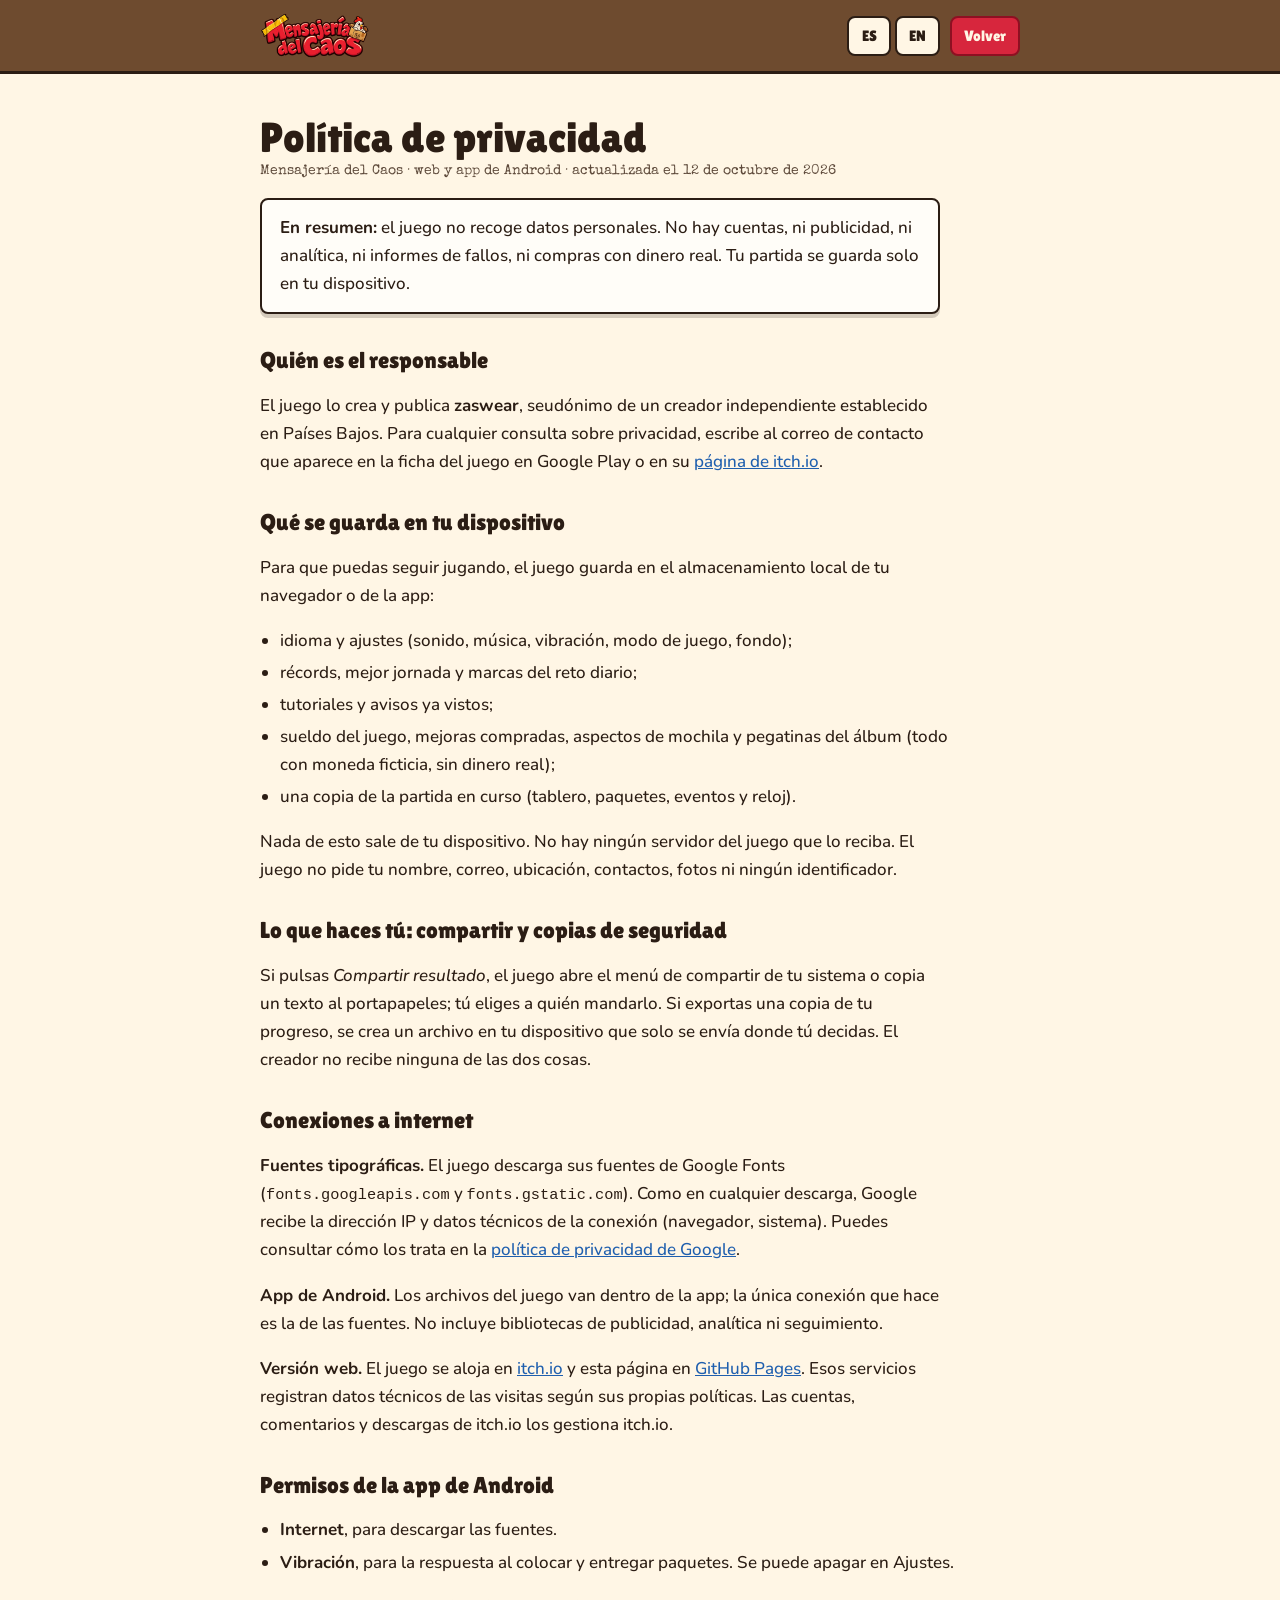
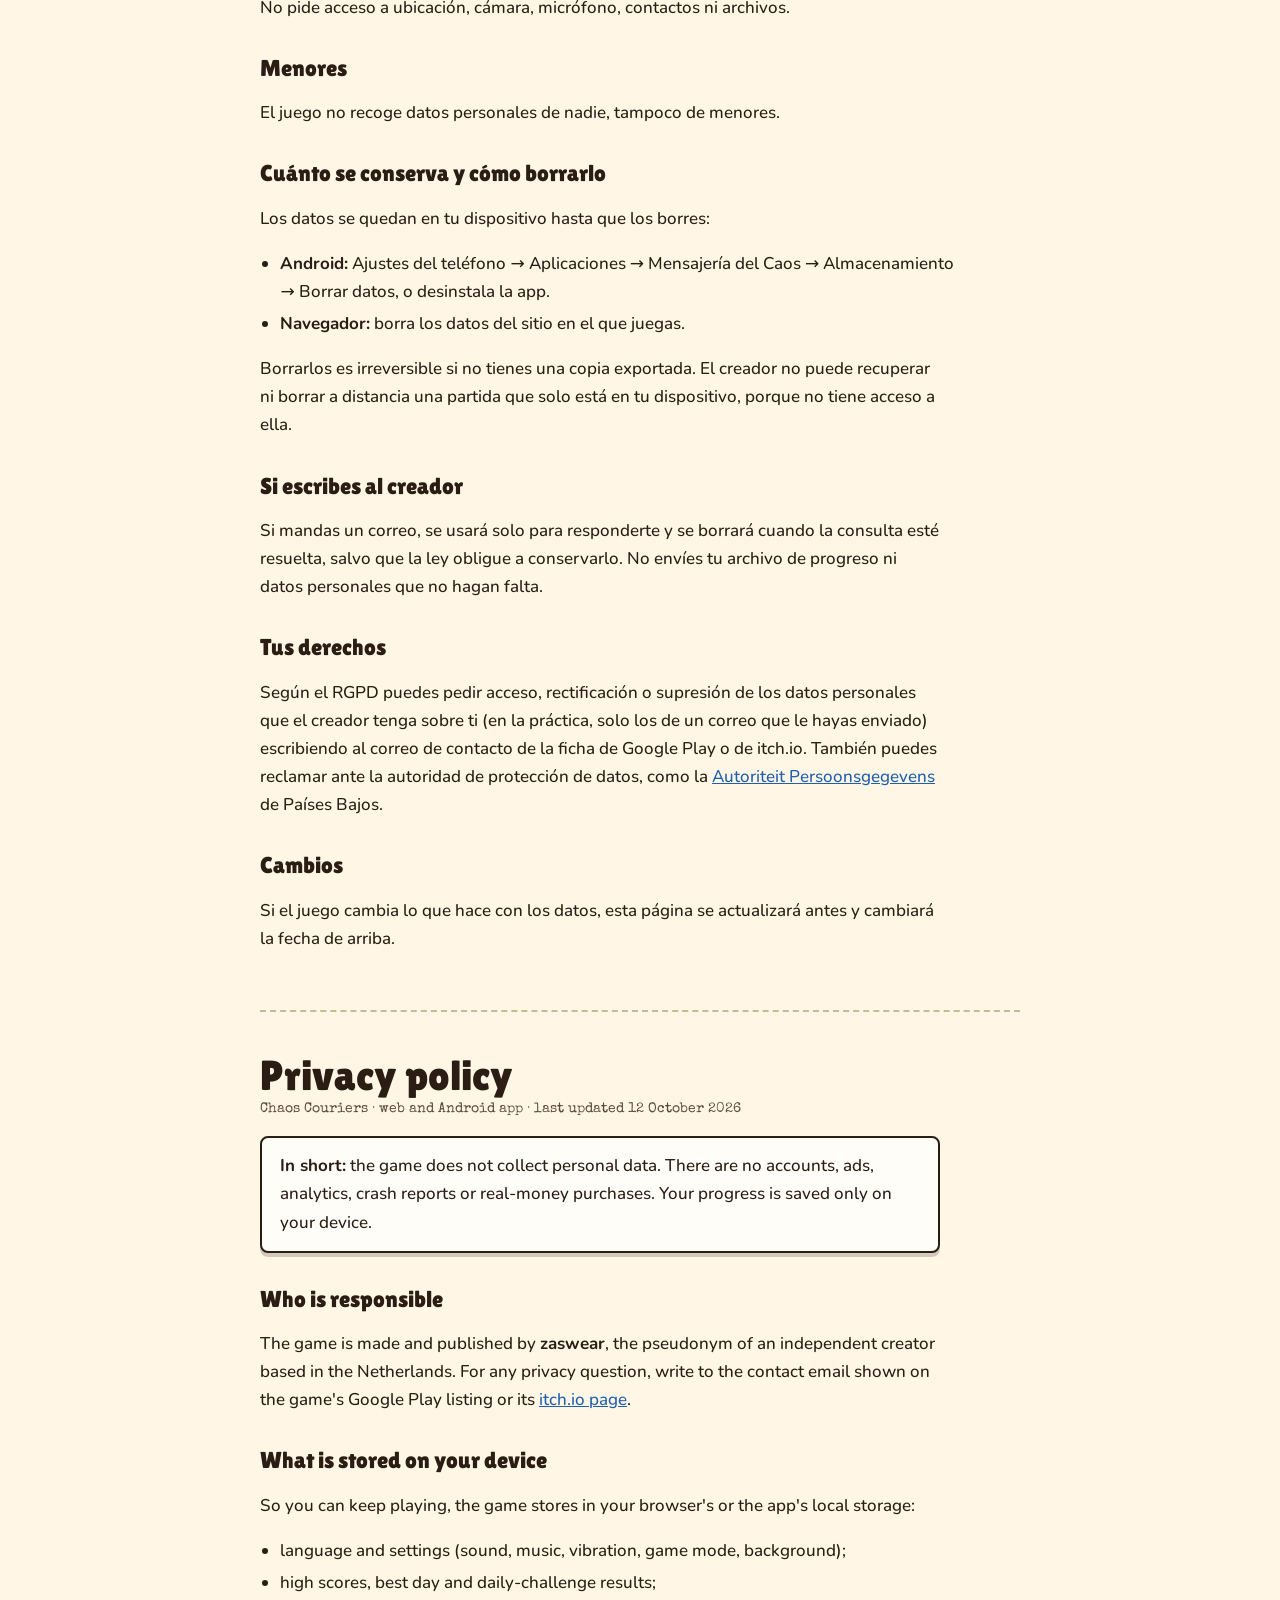
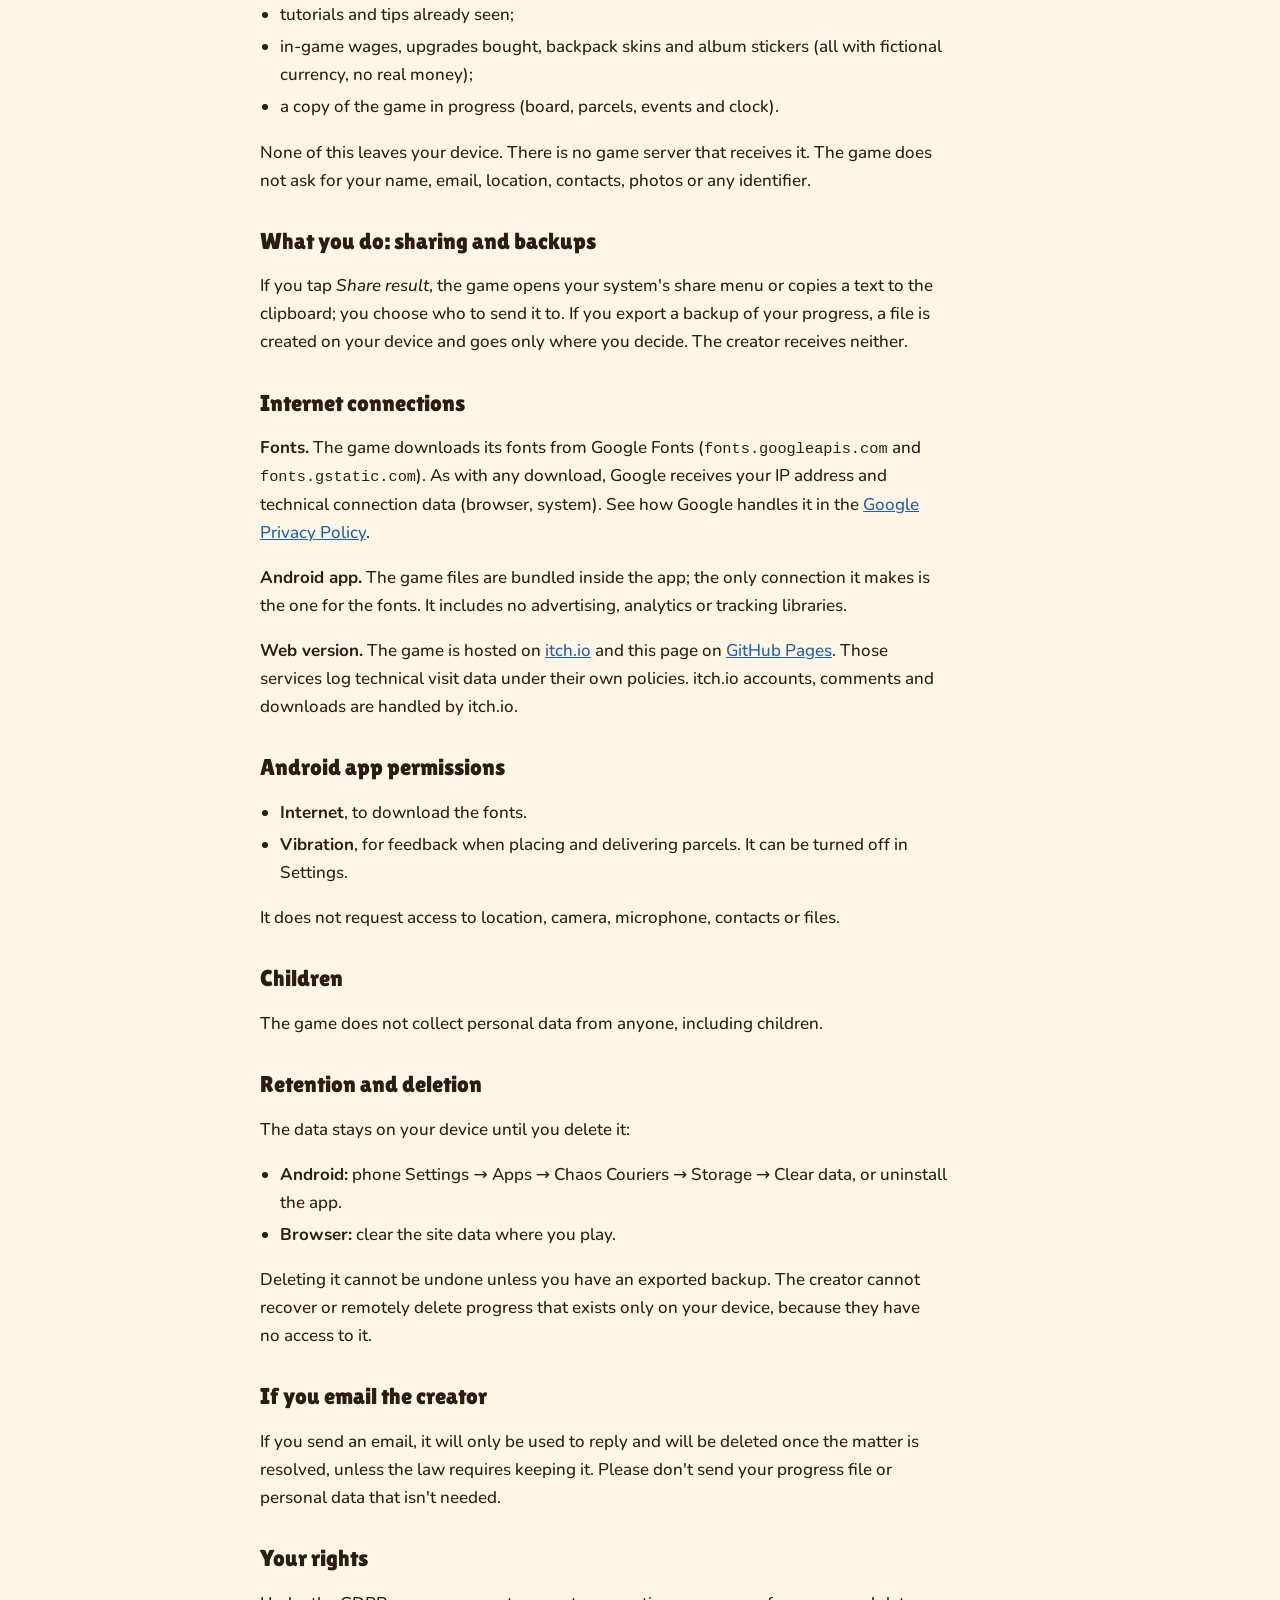
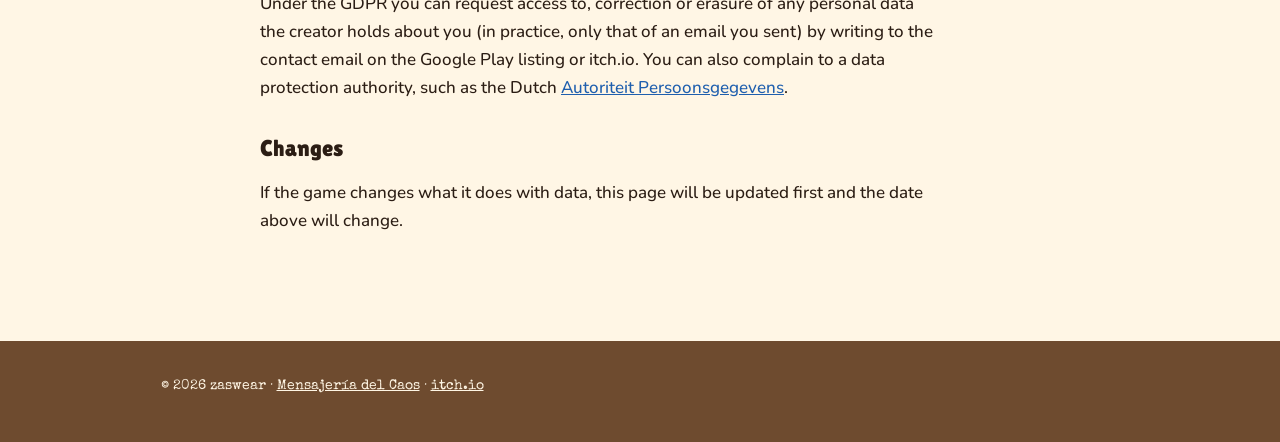
==== commit 09c47287: "fix: privacidad sin email; el contacto es el de la ficha de Google Play o itch.io Co-Authored-By: Cl" ====
--- a/privacidad.html
+++ b/privacidad.html
@@ -62,7 +62,7 @@
       <p class="legal-resumen"><strong>En resumen:</strong> el juego no recoge datos personales. No hay cuentas, ni publicidad, ni analítica, ni informes de fallos, ni compras con dinero real. Tu partida se guarda solo en tu dispositivo.</p>
 
       <h2>Quién es el responsable</h2>
-      <p>El juego lo crea y publica <strong>zaswear</strong>, seudónimo de un creador independiente establecido en Países Bajos. Para cualquier consulta sobre privacidad: <a href="mailto:zaswear@gmail.com">zaswear@gmail.com</a>.</p>
+      <p>El juego lo crea y publica <strong>zaswear</strong>, seudónimo de un creador independiente establecido en Países Bajos. Para cualquier consulta sobre privacidad, escribe al correo de contacto que aparece en la ficha del juego en Google Play o en su <a href="https://zaswear.itch.io/chaos-couriers">página de itch.io</a>.</p>
 
       <h2>Qué se guarda en tu dispositivo</h2>
       <p>Para que puedas seguir jugando, el juego guarda en el almacenamiento local de tu navegador o de la app:</p>
@@ -105,7 +105,7 @@
       <p>Si mandas un correo, se usará solo para responderte y se borrará cuando la consulta esté resuelta, salvo que la ley obligue a conservarlo. No envíes tu archivo de progreso ni datos personales que no hagan falta.</p>
 
       <h2>Tus derechos</h2>
-      <p>Según el RGPD puedes pedir acceso, rectificación o supresión de los datos personales que el creador tenga sobre ti (en la práctica, solo los de un correo que le hayas enviado) escribiendo a <a href="mailto:zaswear@gmail.com">zaswear@gmail.com</a>. También puedes reclamar ante la autoridad de protección de datos, como la <a href="https://www.autoriteitpersoonsgegevens.nl/">Autoriteit Persoonsgegevens</a> de Países Bajos.</p>
+      <p>Según el RGPD puedes pedir acceso, rectificación o supresión de los datos personales que el creador tenga sobre ti (en la práctica, solo los de un correo que le hayas enviado) escribiendo al correo de contacto de la ficha de Google Play o de itch.io. También puedes reclamar ante la autoridad de protección de datos, como la <a href="https://www.autoriteitpersoonsgegevens.nl/">Autoriteit Persoonsgegevens</a> de Países Bajos.</p>
 
       <h2>Cambios</h2>
       <p>Si el juego cambia lo que hace con los datos, esta página se actualizará antes y cambiará la fecha de arriba.</p>
@@ -118,7 +118,7 @@
       <p class="legal-resumen"><strong>In short:</strong> the game does not collect personal data. There are no accounts, ads, analytics, crash reports or real-money purchases. Your progress is saved only on your device.</p>
 
       <h2>Who is responsible</h2>
-      <p>The game is made and published by <strong>zaswear</strong>, the pseudonym of an independent creator based in the Netherlands. For any privacy question: <a href="mailto:zaswear@gmail.com">zaswear@gmail.com</a>.</p>
+      <p>The game is made and published by <strong>zaswear</strong>, the pseudonym of an independent creator based in the Netherlands. For any privacy question, write to the contact email shown on the game's Google Play listing or its <a href="https://zaswear.itch.io/chaos-couriers">itch.io page</a>.</p>
 
       <h2>What is stored on your device</h2>
       <p>So you can keep playing, the game stores in your browser's or the app's local storage:</p>
@@ -161,7 +161,7 @@
       <p>If you send an email, it will only be used to reply and will be deleted once the matter is resolved, unless the law requires keeping it. Please don't send your progress file or personal data that isn't needed.</p>
 
       <h2>Your rights</h2>
-      <p>Under the GDPR you can request access to, correction or erasure of any personal data the creator holds about you (in practice, only that of an email you sent) by writing to <a href="mailto:zaswear@gmail.com">zaswear@gmail.com</a>. You can also complain to a data protection authority, such as the Dutch <a href="https://www.autoriteitpersoonsgegevens.nl/en">Autoriteit Persoonsgegevens</a>.</p>
+      <p>Under the GDPR you can request access to, correction or erasure of any personal data the creator holds about you (in practice, only that of an email you sent) by writing to the contact email on the Google Play listing or itch.io. You can also complain to a data protection authority, such as the Dutch <a href="https://www.autoriteitpersoonsgegevens.nl/en">Autoriteit Persoonsgegevens</a>.</p>
 
       <h2>Changes</h2>
       <p>If the game changes what it does with data, this page will be updated first and the date above will change.</p>
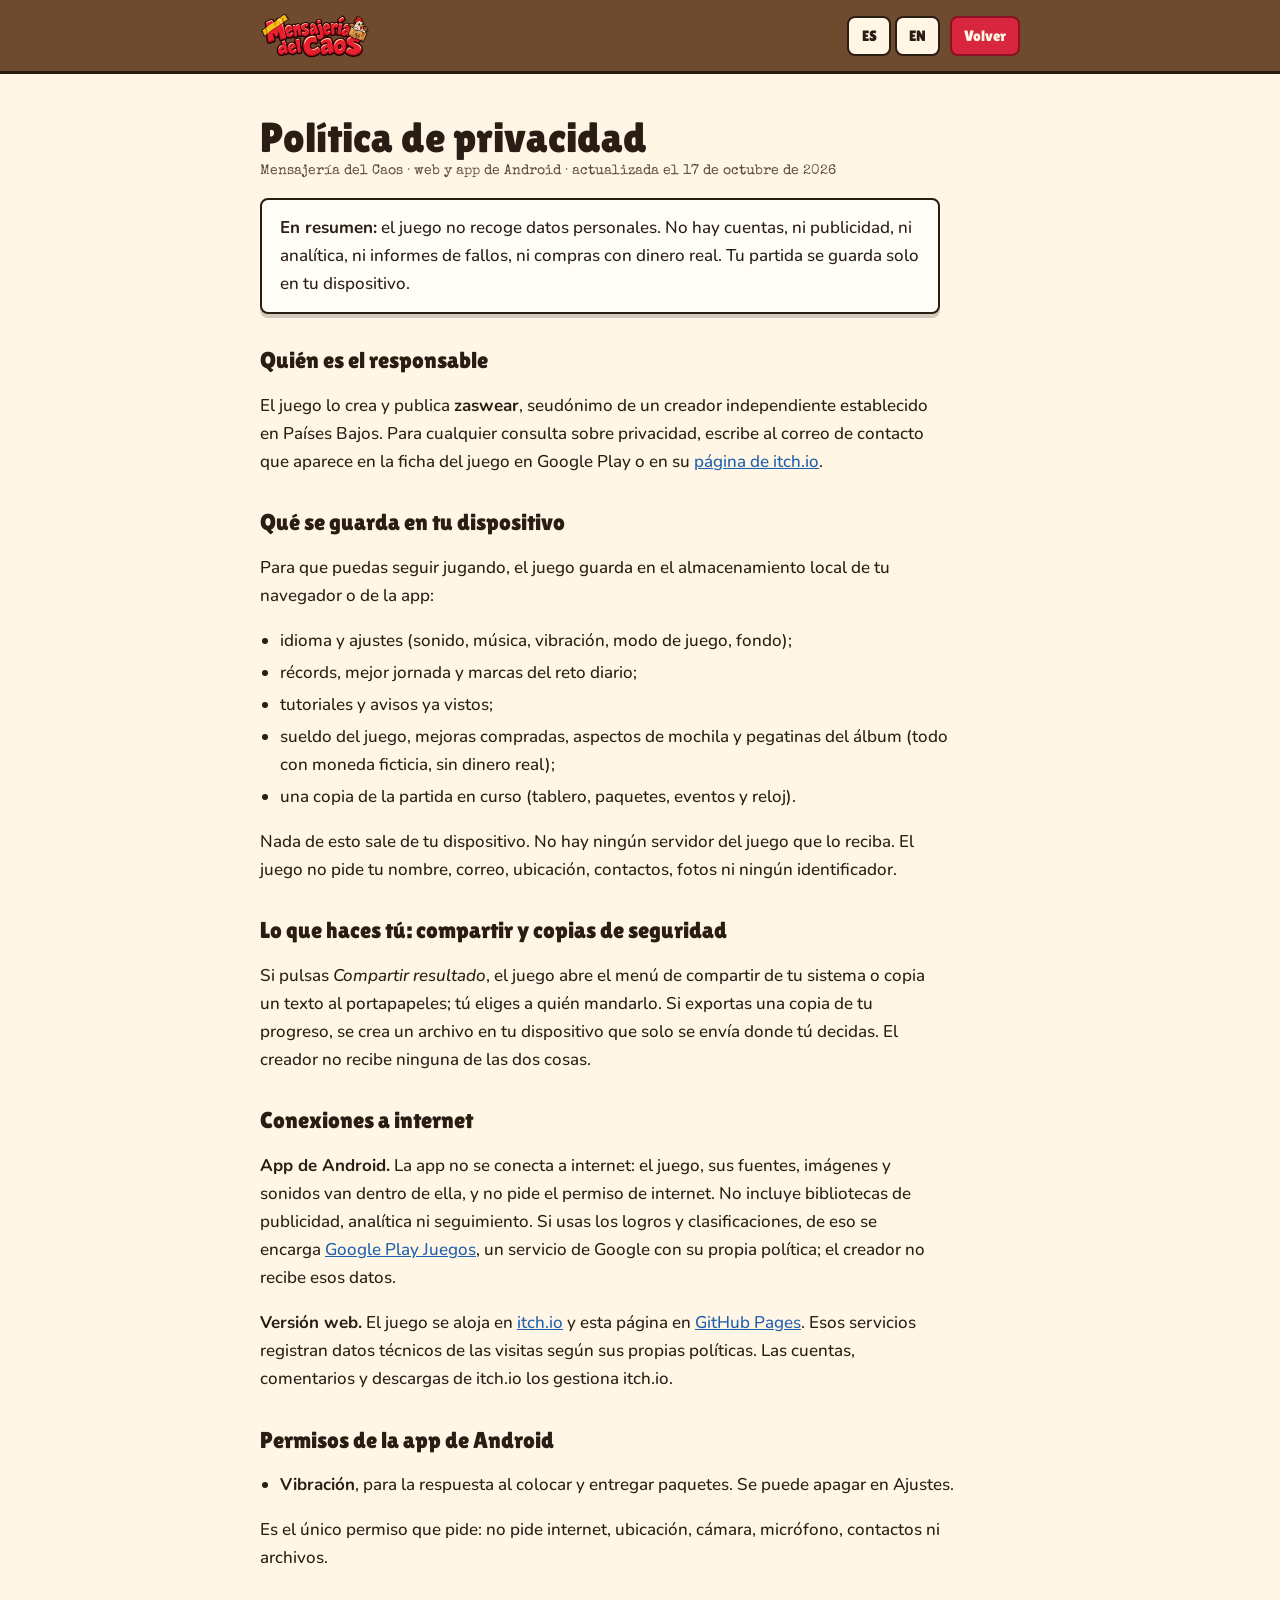
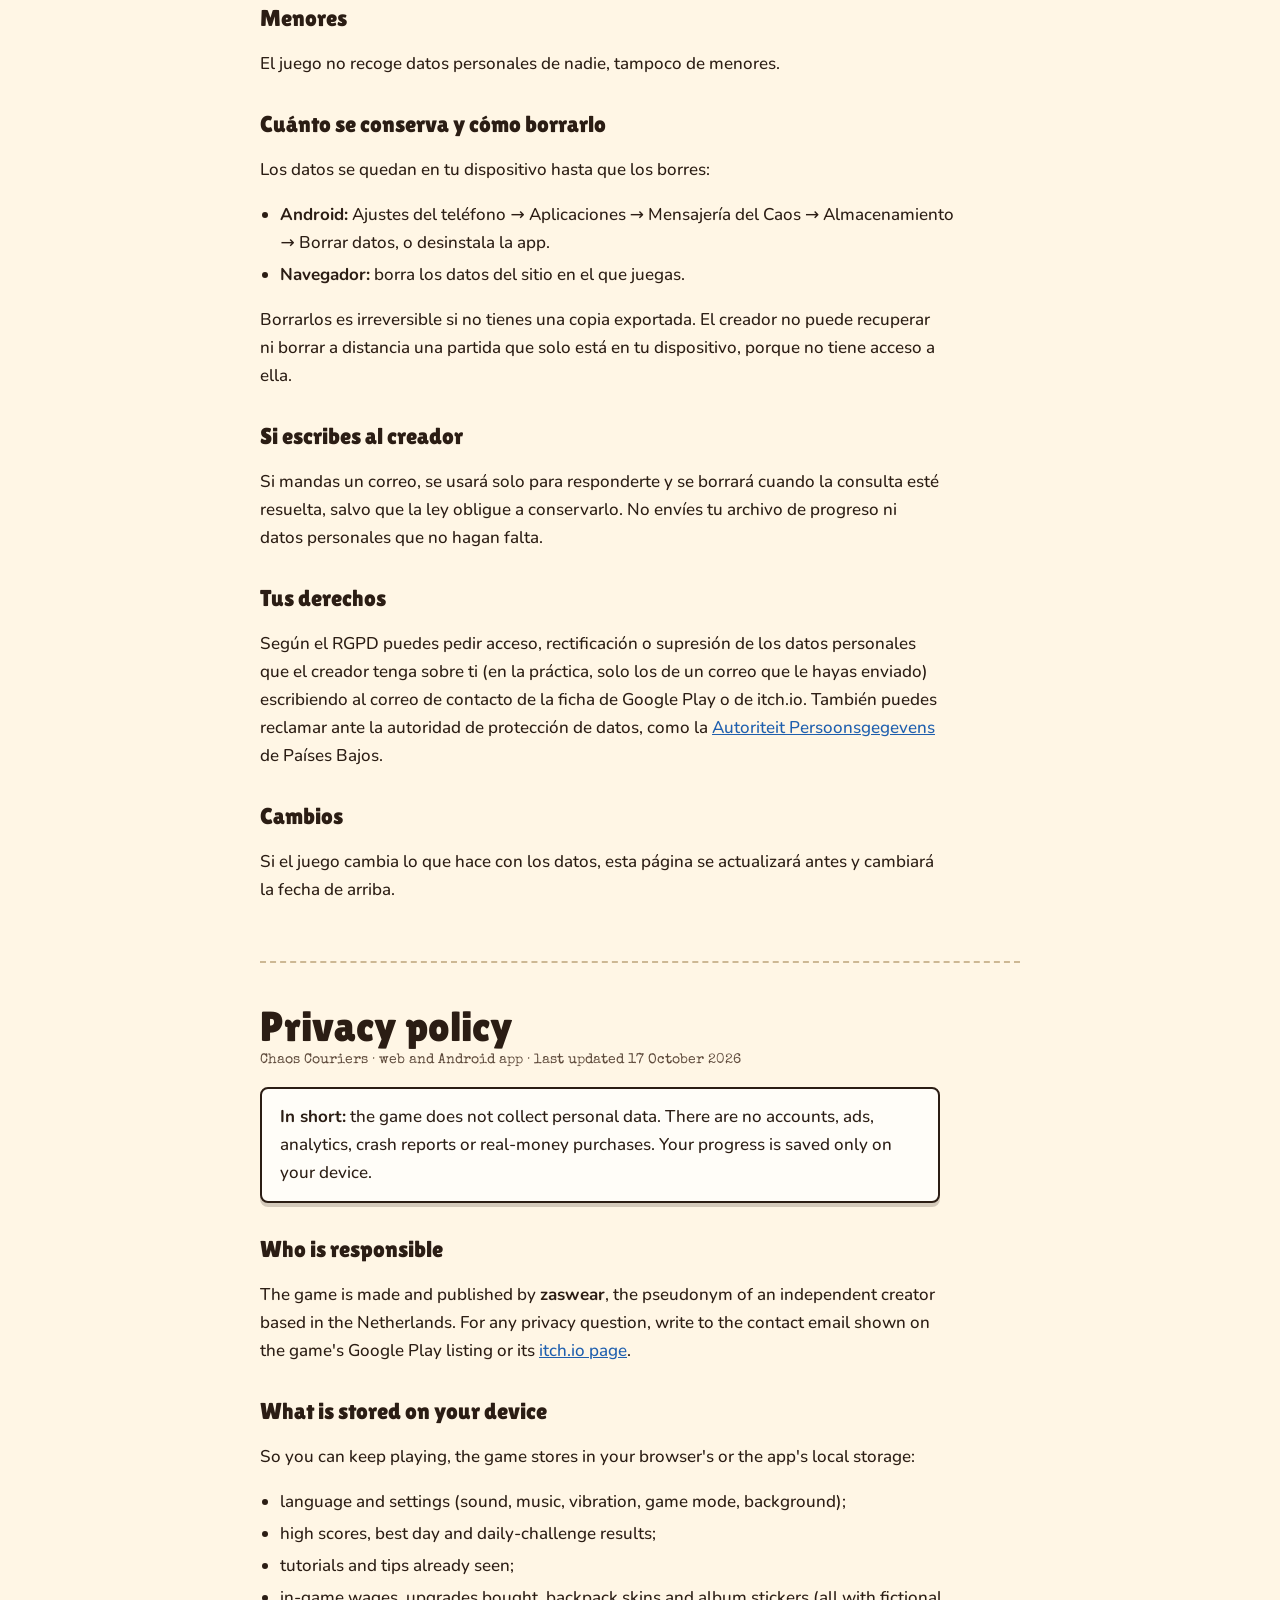
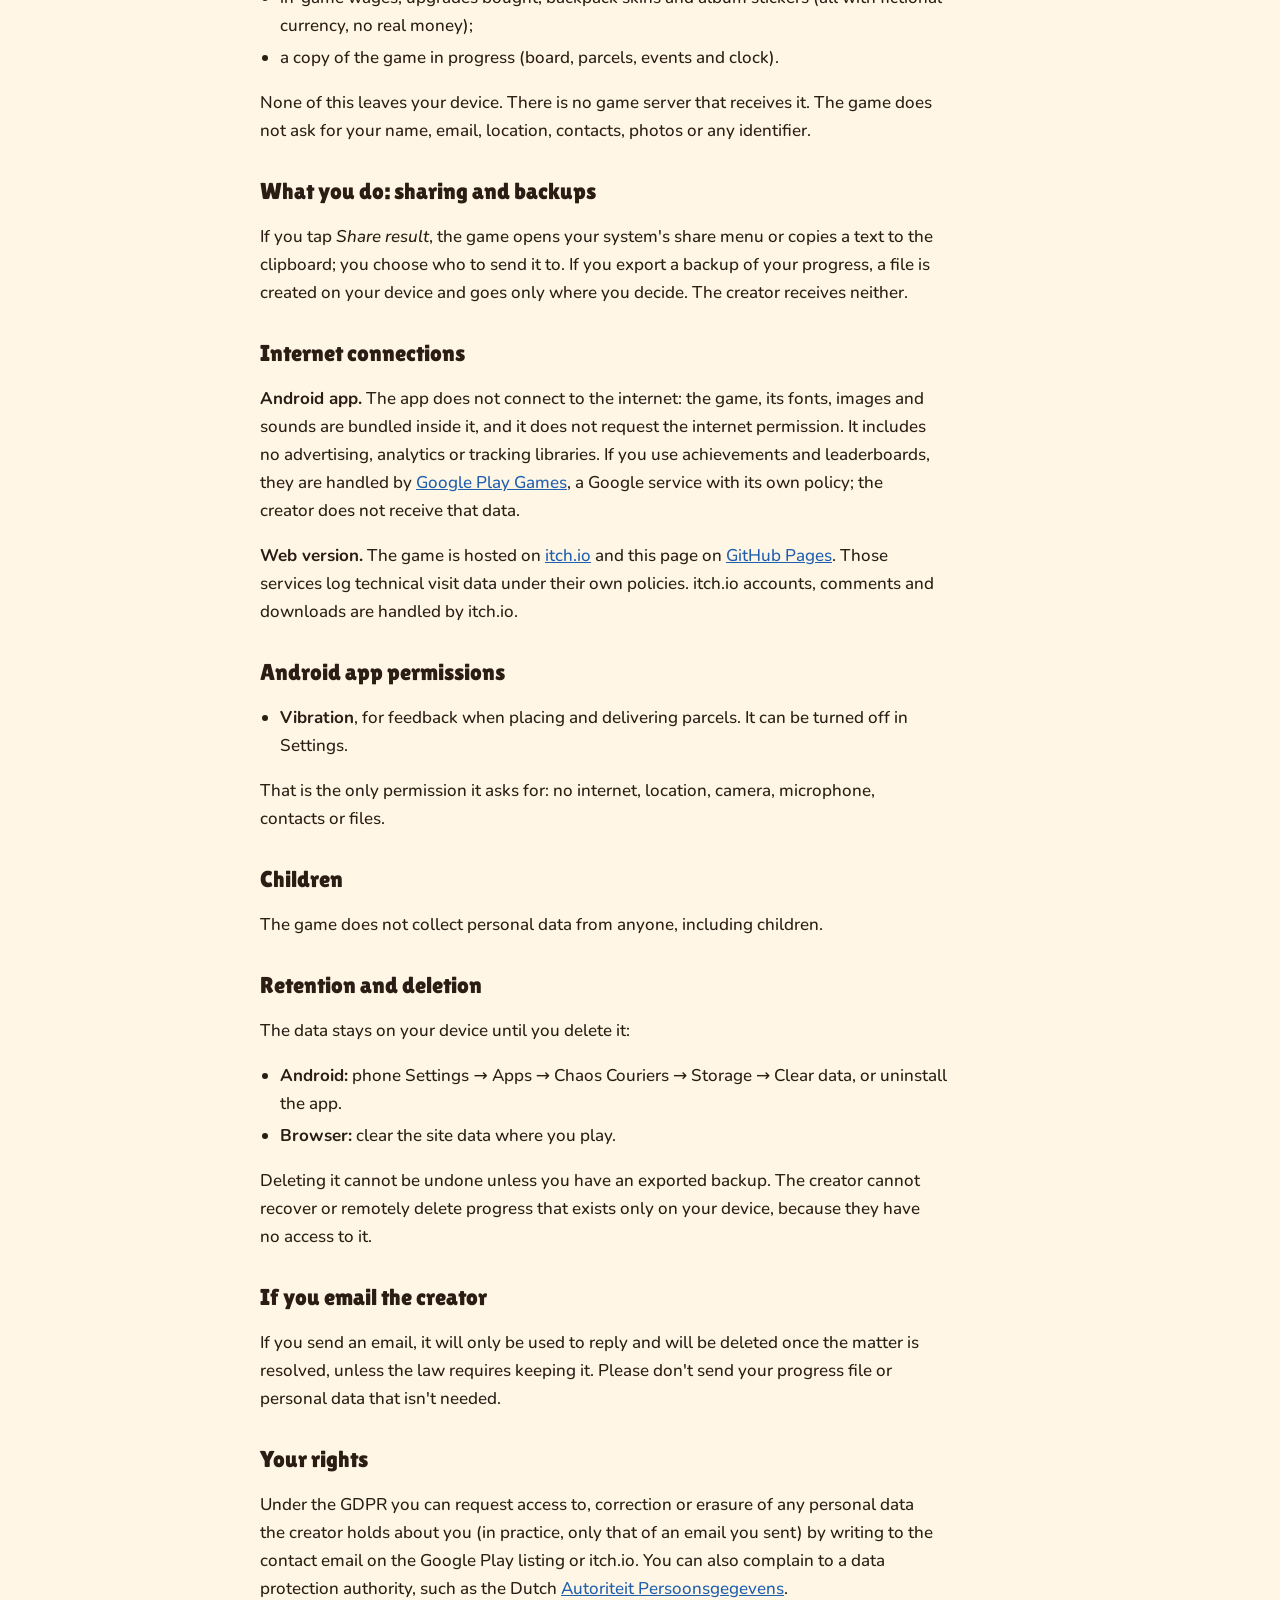
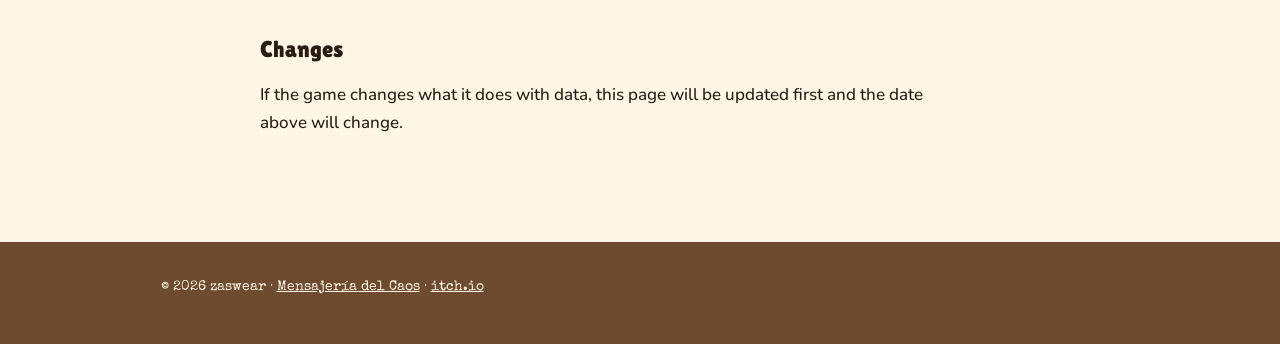
==== commit d4e64284: "docs: privacidad al día con la app 1.2 (sin internet; solo vibración) Co-Authored-By: Claude Opus 5." ====
--- a/privacidad.html
+++ b/privacidad.html
@@ -57,7 +57,7 @@
   <main>
     <article class="legal-hoja" id="es" lang="es">
       <h1>Política de privacidad</h1>
-      <p class="legal-meta">Mensajería del Caos · web y app de Android · actualizada el 12 de octubre de 2026</p>
+      <p class="legal-meta">Mensajería del Caos · web y app de Android · actualizada el 17 de octubre de 2026</p>
 
       <p class="legal-resumen"><strong>En resumen:</strong> el juego no recoge datos personales. No hay cuentas, ni publicidad, ni analítica, ni informes de fallos, ni compras con dinero real. Tu partida se guarda solo en tu dispositivo.</p>
 
@@ -79,16 +79,14 @@
       <p>Si pulsas <em>Compartir resultado</em>, el juego abre el menú de compartir de tu sistema o copia un texto al portapapeles; tú eliges a quién mandarlo. Si exportas una copia de tu progreso, se crea un archivo en tu dispositivo que solo se envía donde tú decidas. El creador no recibe ninguna de las dos cosas.</p>
 
       <h2>Conexiones a internet</h2>
-      <p><strong>Fuentes tipográficas.</strong> El juego descarga sus fuentes de Google Fonts (<code>fonts.googleapis.com</code> y <code>fonts.gstatic.com</code>). Como en cualquier descarga, Google recibe la dirección IP y datos técnicos de la conexión (navegador, sistema). Puedes consultar cómo los trata en la <a href="https://policies.google.com/privacy">política de privacidad de Google</a>.</p>
-      <p><strong>App de Android.</strong> Los archivos del juego van dentro de la app; la única conexión que hace es la de las fuentes. No incluye bibliotecas de publicidad, analítica ni seguimiento.</p>
+      <p><strong>App de Android.</strong> La app no se conecta a internet: el juego, sus fuentes, imágenes y sonidos van dentro de ella, y no pide el permiso de internet. No incluye bibliotecas de publicidad, analítica ni seguimiento. Si usas los logros y clasificaciones, de eso se encarga <a href="https://policies.google.com/privacy">Google Play Juegos</a>, un servicio de Google con su propia política; el creador no recibe esos datos.</p>
       <p><strong>Versión web.</strong> El juego se aloja en <a href="https://itch.io/docs/legal/privacy-policy">itch.io</a> y esta página en <a href="https://docs.github.com/es/site-policy/privacy-policies/github-general-privacy-statement">GitHub Pages</a>. Esos servicios registran datos técnicos de las visitas según sus propias políticas. Las cuentas, comentarios y descargas de itch.io los gestiona itch.io.</p>
 
       <h2>Permisos de la app de Android</h2>
       <ul>
-        <li><strong>Internet</strong>, para descargar las fuentes.</li>
         <li><strong>Vibración</strong>, para la respuesta al colocar y entregar paquetes. Se puede apagar en Ajustes.</li>
       </ul>
-      <p>No pide acceso a ubicación, cámara, micrófono, contactos ni archivos.</p>
+      <p>Es el único permiso que pide: no pide internet, ubicación, cámara, micrófono, contactos ni archivos.</p>
 
       <h2>Menores</h2>
       <p>El juego no recoge datos personales de nadie, tampoco de menores.</p>
@@ -113,7 +111,7 @@
 
     <article class="legal-hoja" id="en" lang="en">
       <h1>Privacy policy</h1>
-      <p class="legal-meta">Chaos Couriers · web and Android app · last updated 12 October 2026</p>
+      <p class="legal-meta">Chaos Couriers · web and Android app · last updated 17 October 2026</p>
 
       <p class="legal-resumen"><strong>In short:</strong> the game does not collect personal data. There are no accounts, ads, analytics, crash reports or real-money purchases. Your progress is saved only on your device.</p>
 
@@ -135,16 +133,14 @@
       <p>If you tap <em>Share result</em>, the game opens your system's share menu or copies a text to the clipboard; you choose who to send it to. If you export a backup of your progress, a file is created on your device and goes only where you decide. The creator receives neither.</p>
 
       <h2>Internet connections</h2>
-      <p><strong>Fonts.</strong> The game downloads its fonts from Google Fonts (<code>fonts.googleapis.com</code> and <code>fonts.gstatic.com</code>). As with any download, Google receives your IP address and technical connection data (browser, system). See how Google handles it in the <a href="https://policies.google.com/privacy">Google Privacy Policy</a>.</p>
-      <p><strong>Android app.</strong> The game files are bundled inside the app; the only connection it makes is the one for the fonts. It includes no advertising, analytics or tracking libraries.</p>
+      <p><strong>Android app.</strong> The app does not connect to the internet: the game, its fonts, images and sounds are bundled inside it, and it does not request the internet permission. It includes no advertising, analytics or tracking libraries. If you use achievements and leaderboards, they are handled by <a href="https://policies.google.com/privacy">Google Play Games</a>, a Google service with its own policy; the creator does not receive that data.</p>
       <p><strong>Web version.</strong> The game is hosted on <a href="https://itch.io/docs/legal/privacy-policy">itch.io</a> and this page on <a href="https://docs.github.com/en/site-policy/privacy-policies/github-general-privacy-statement">GitHub Pages</a>. Those services log technical visit data under their own policies. itch.io accounts, comments and downloads are handled by itch.io.</p>
 
       <h2>Android app permissions</h2>
       <ul>
-        <li><strong>Internet</strong>, to download the fonts.</li>
         <li><strong>Vibration</strong>, for feedback when placing and delivering parcels. It can be turned off in Settings.</li>
       </ul>
-      <p>It does not request access to location, camera, microphone, contacts or files.</p>
+      <p>That is the only permission it asks for: no internet, location, camera, microphone, contacts or files.</p>
 
       <h2>Children</h2>
       <p>The game does not collect personal data from anyone, including children.</p>
